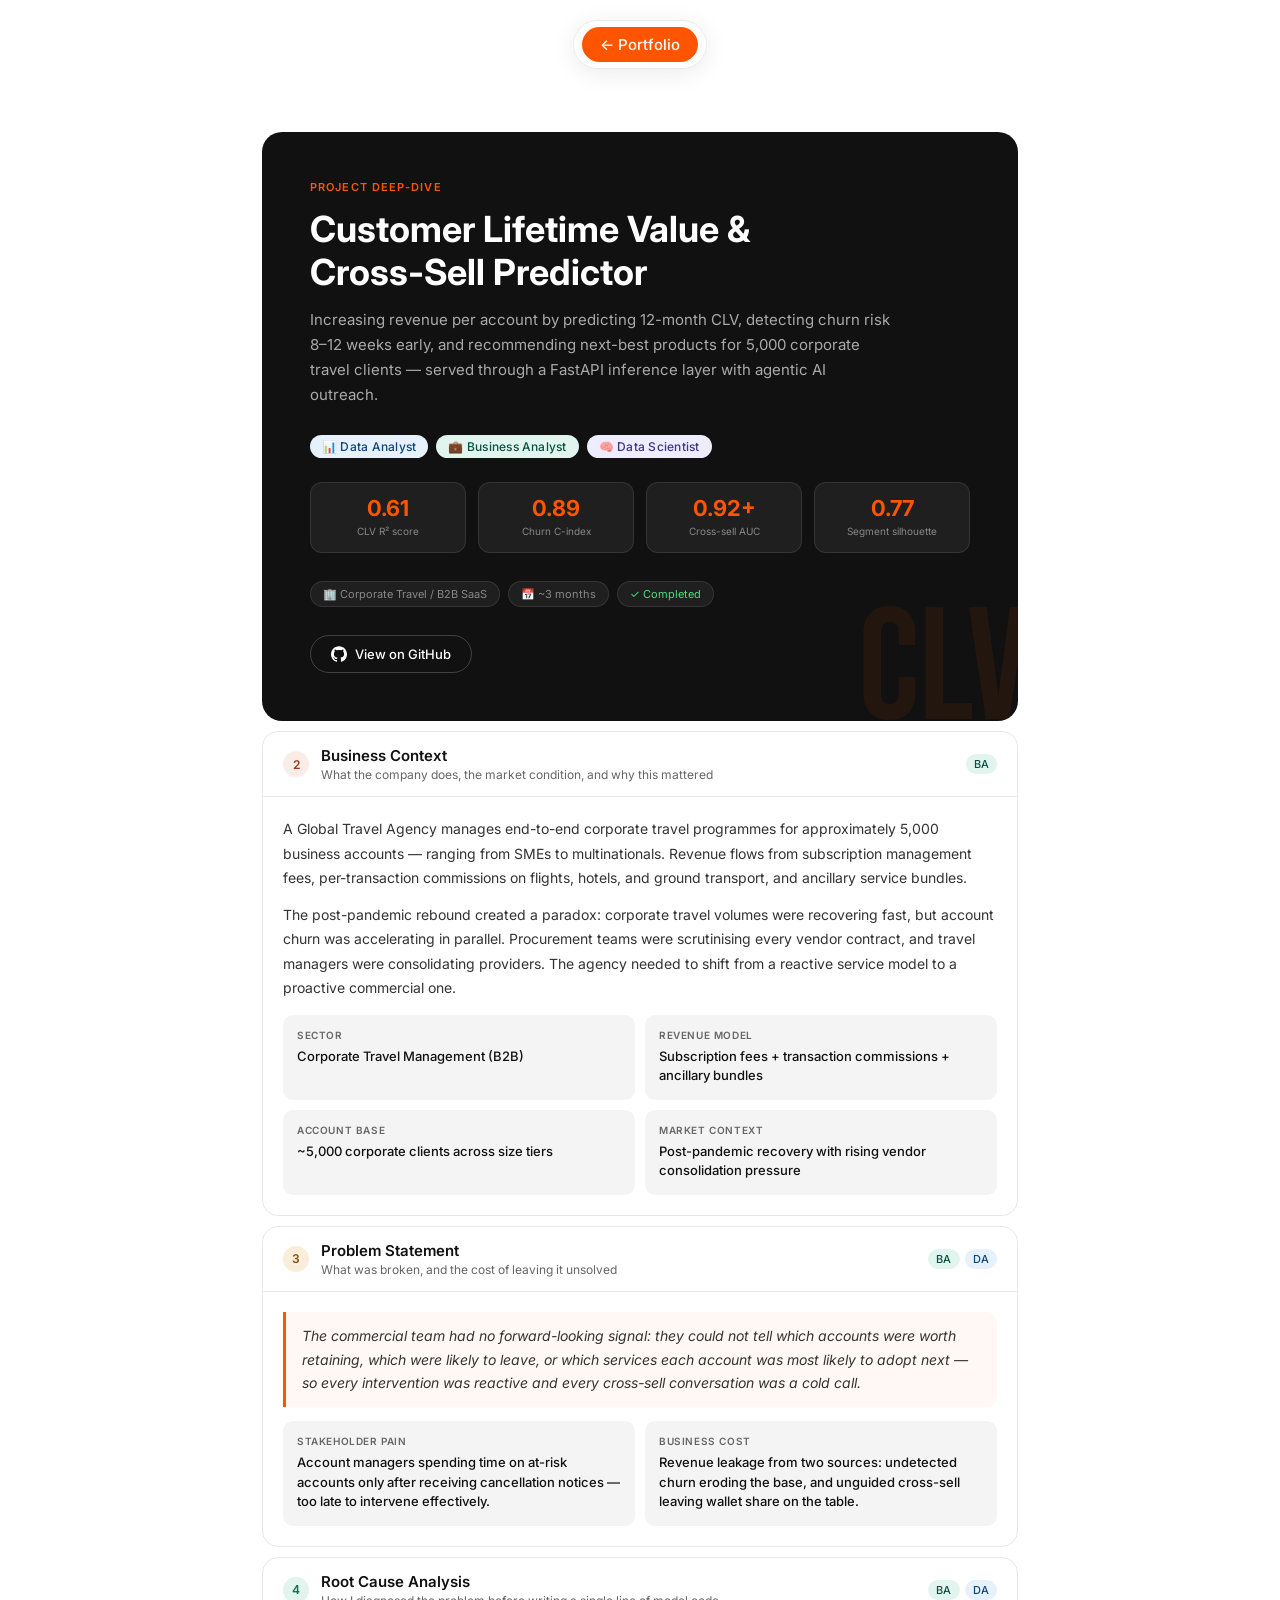
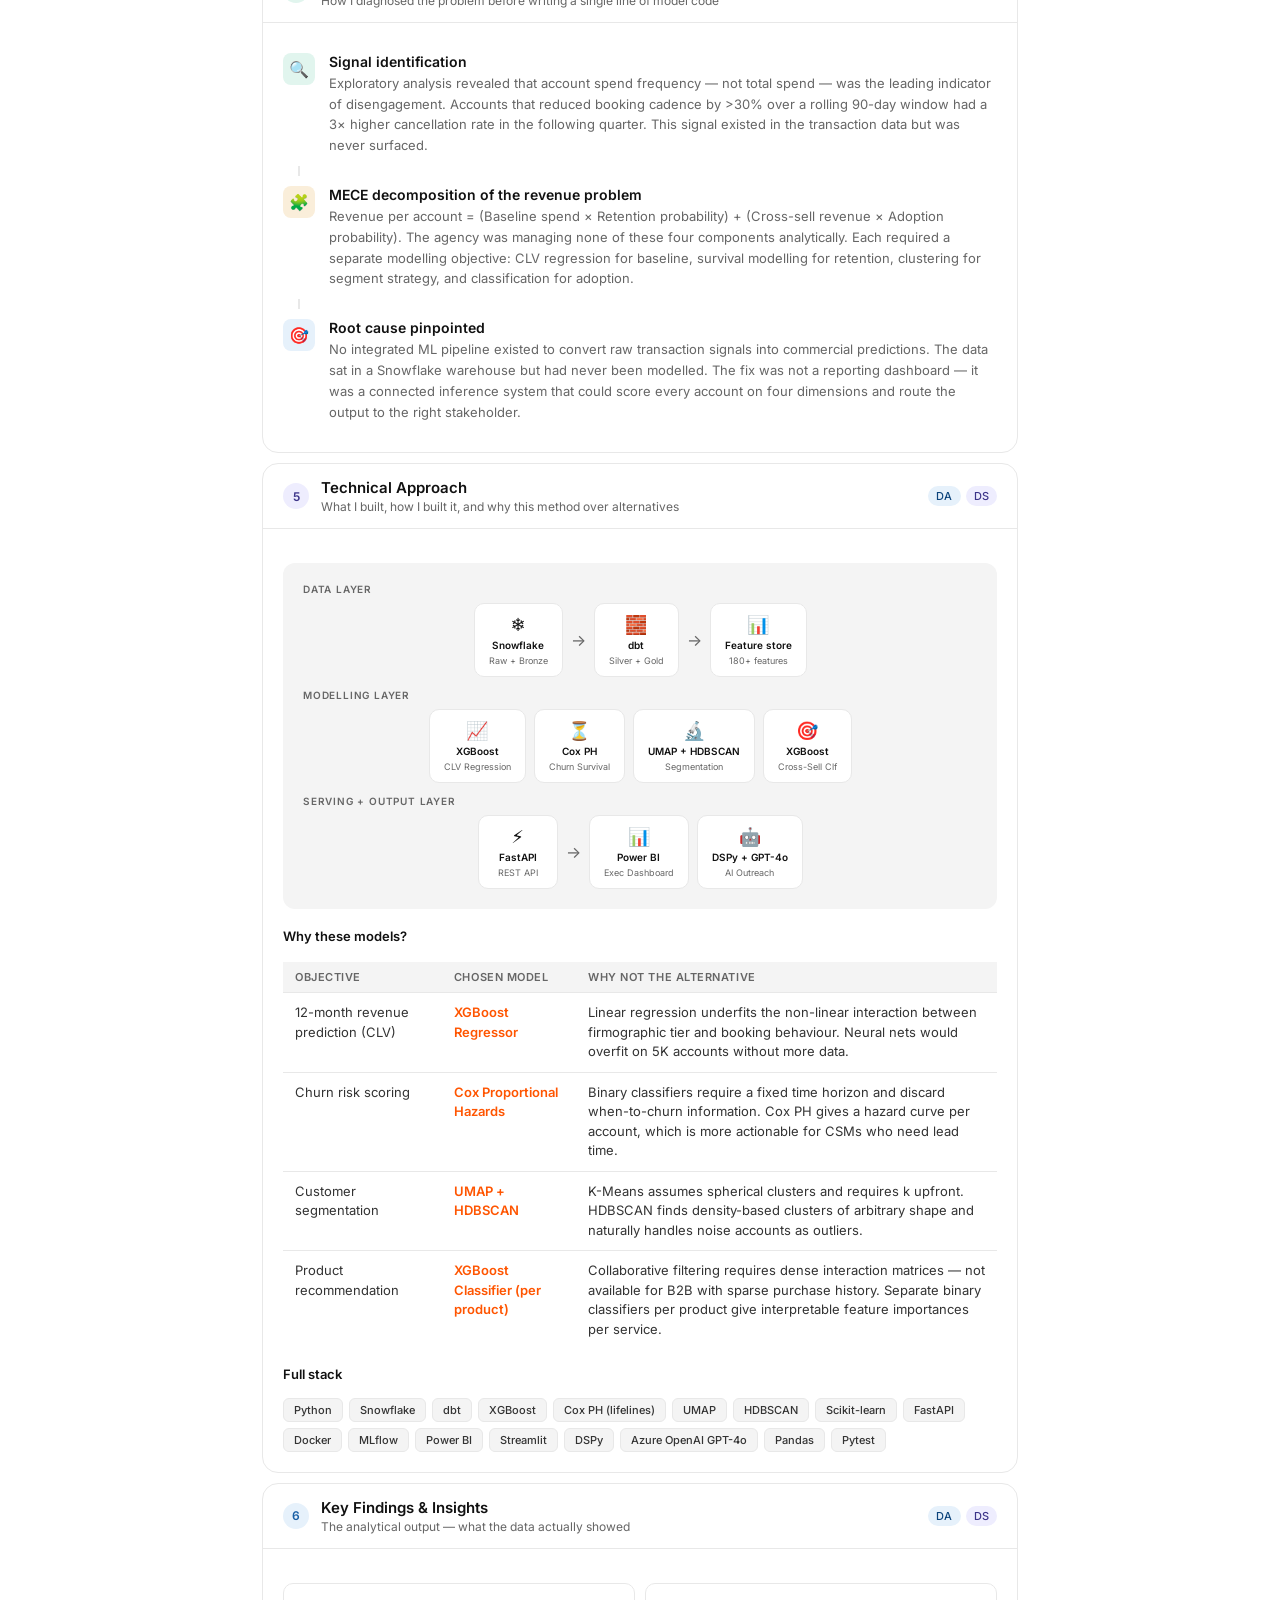
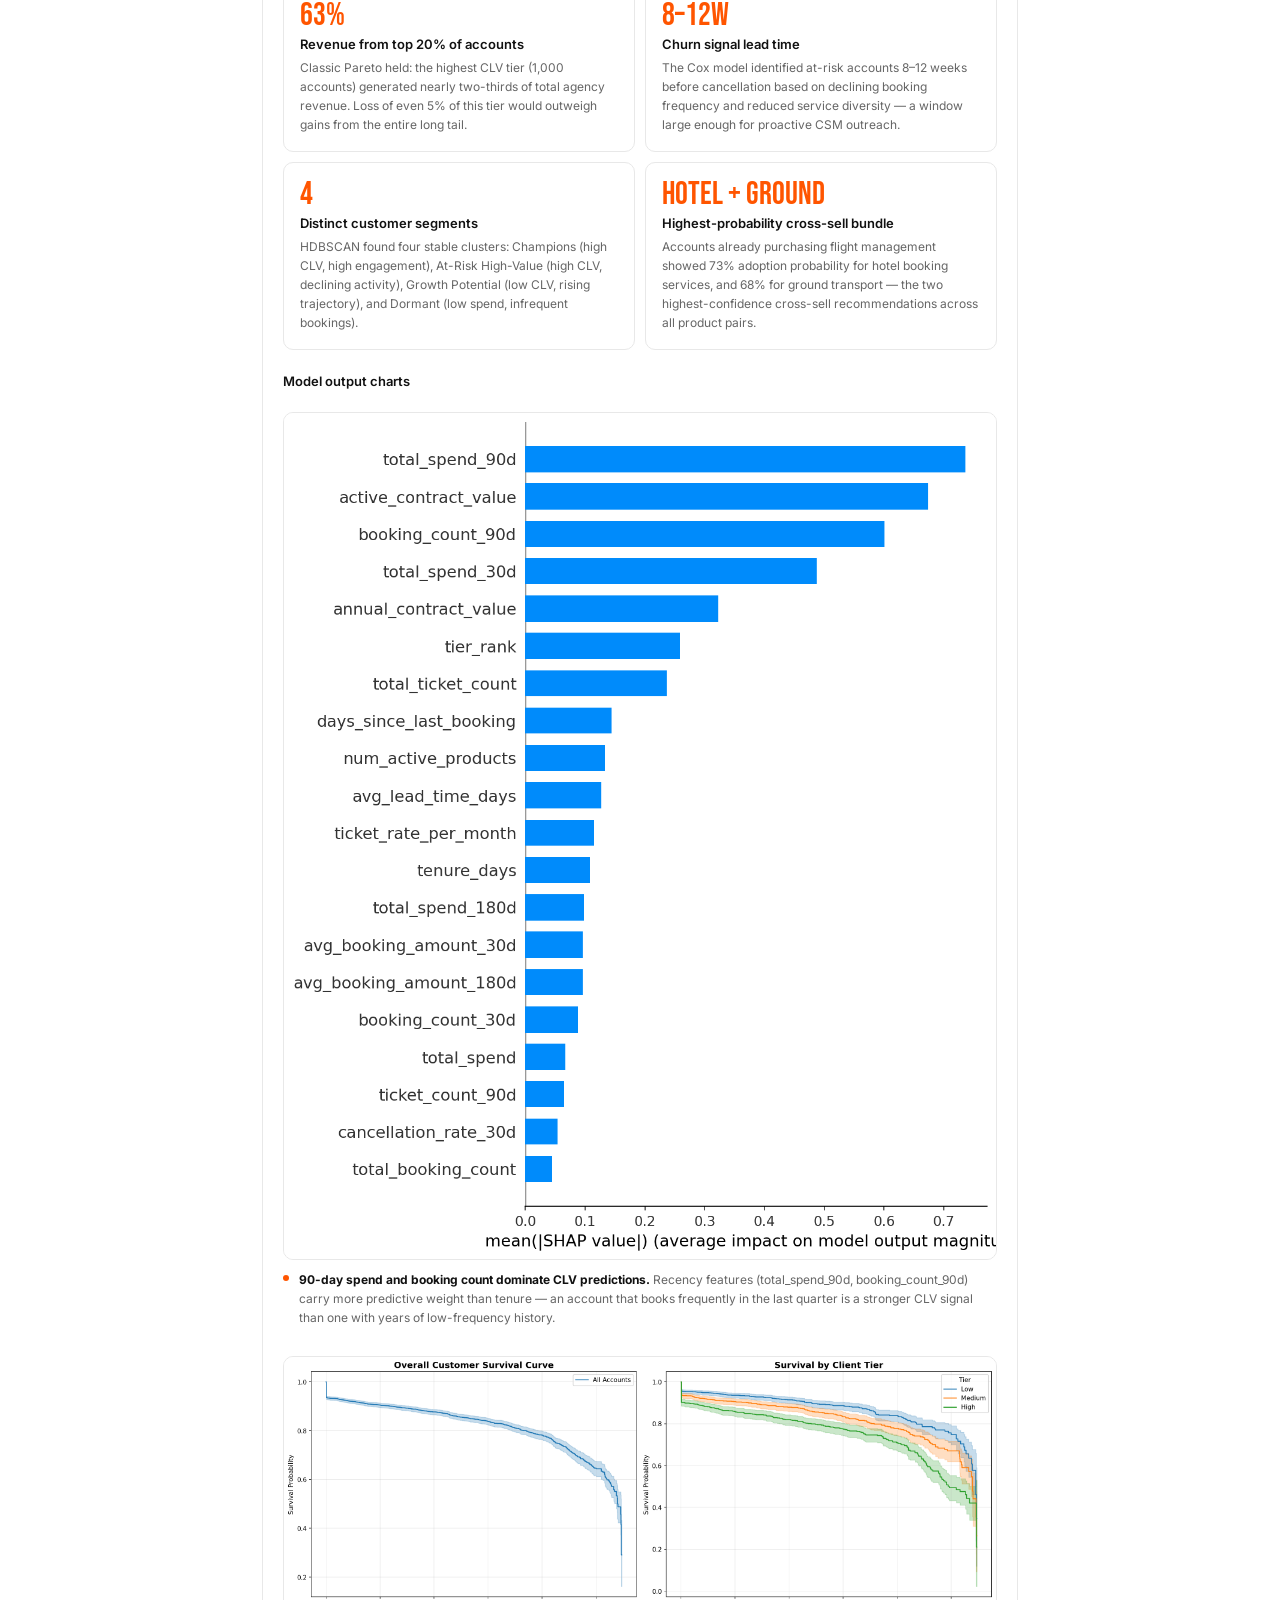
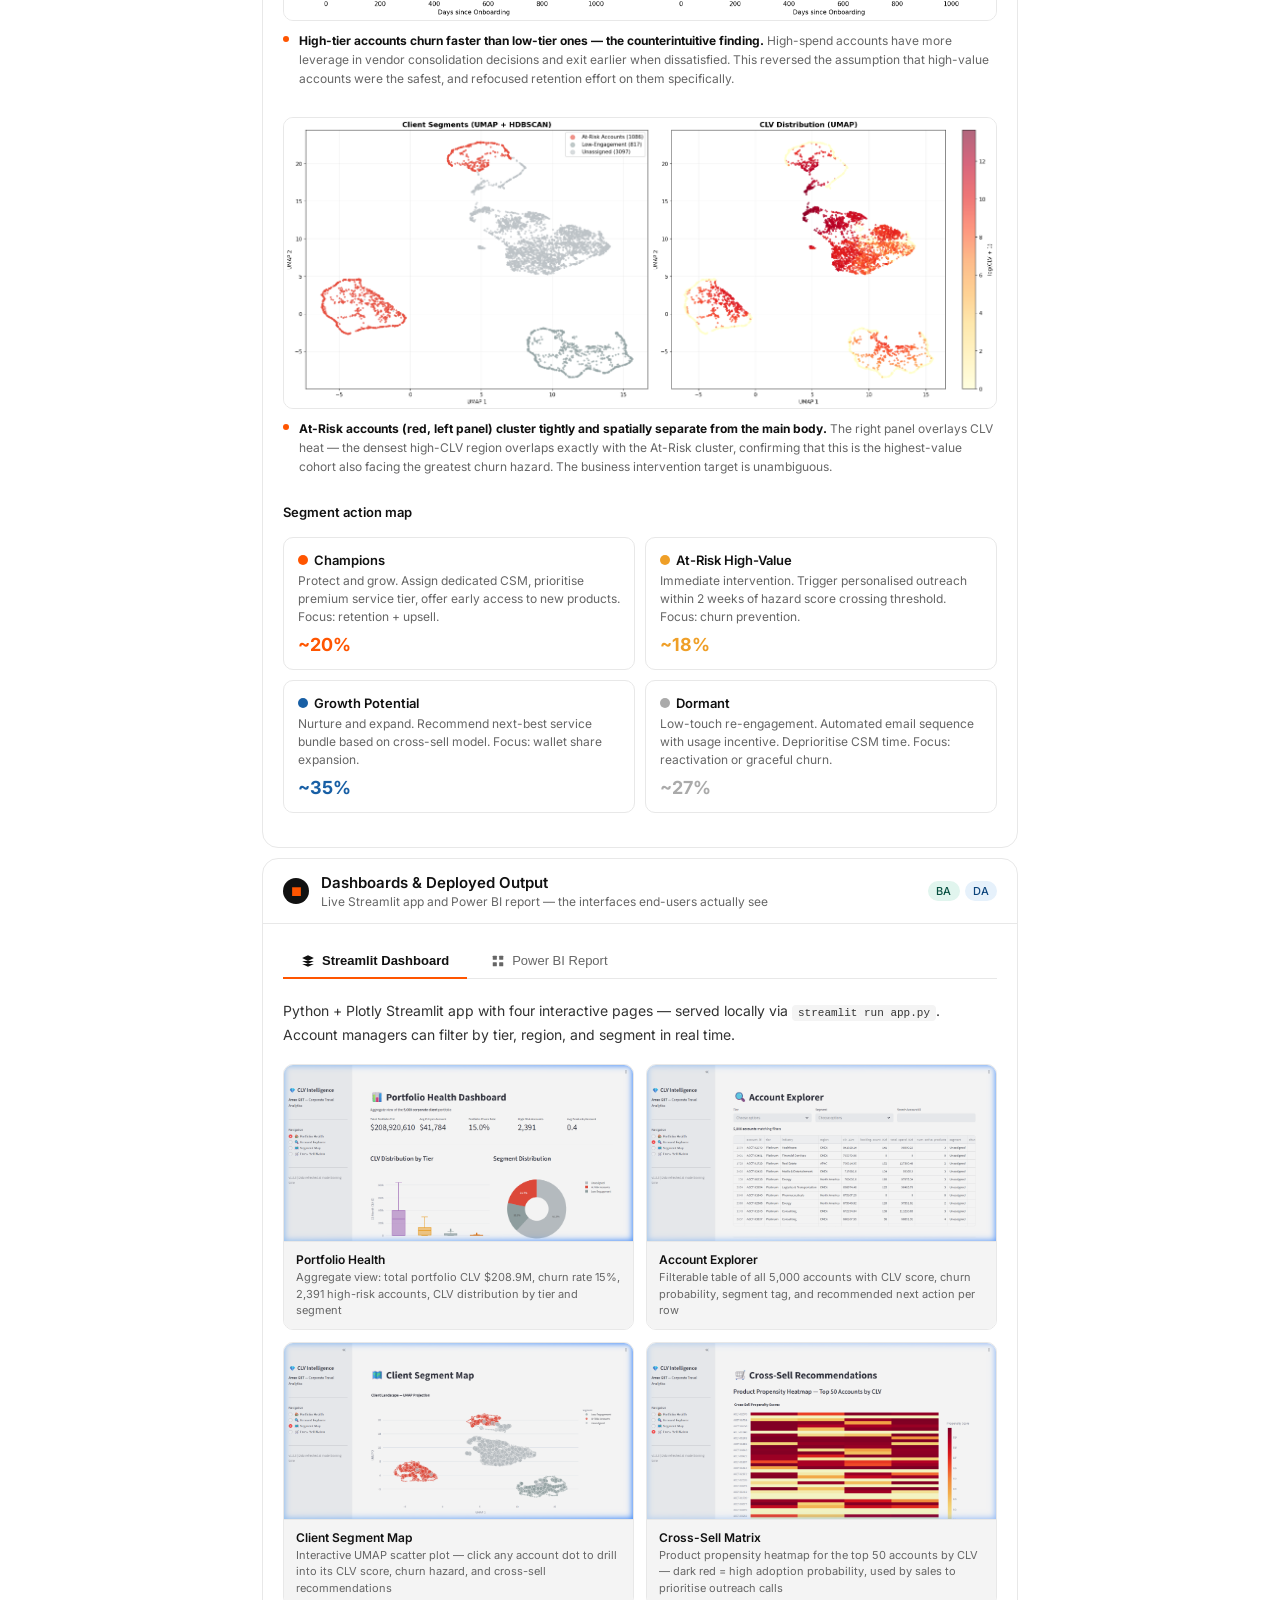
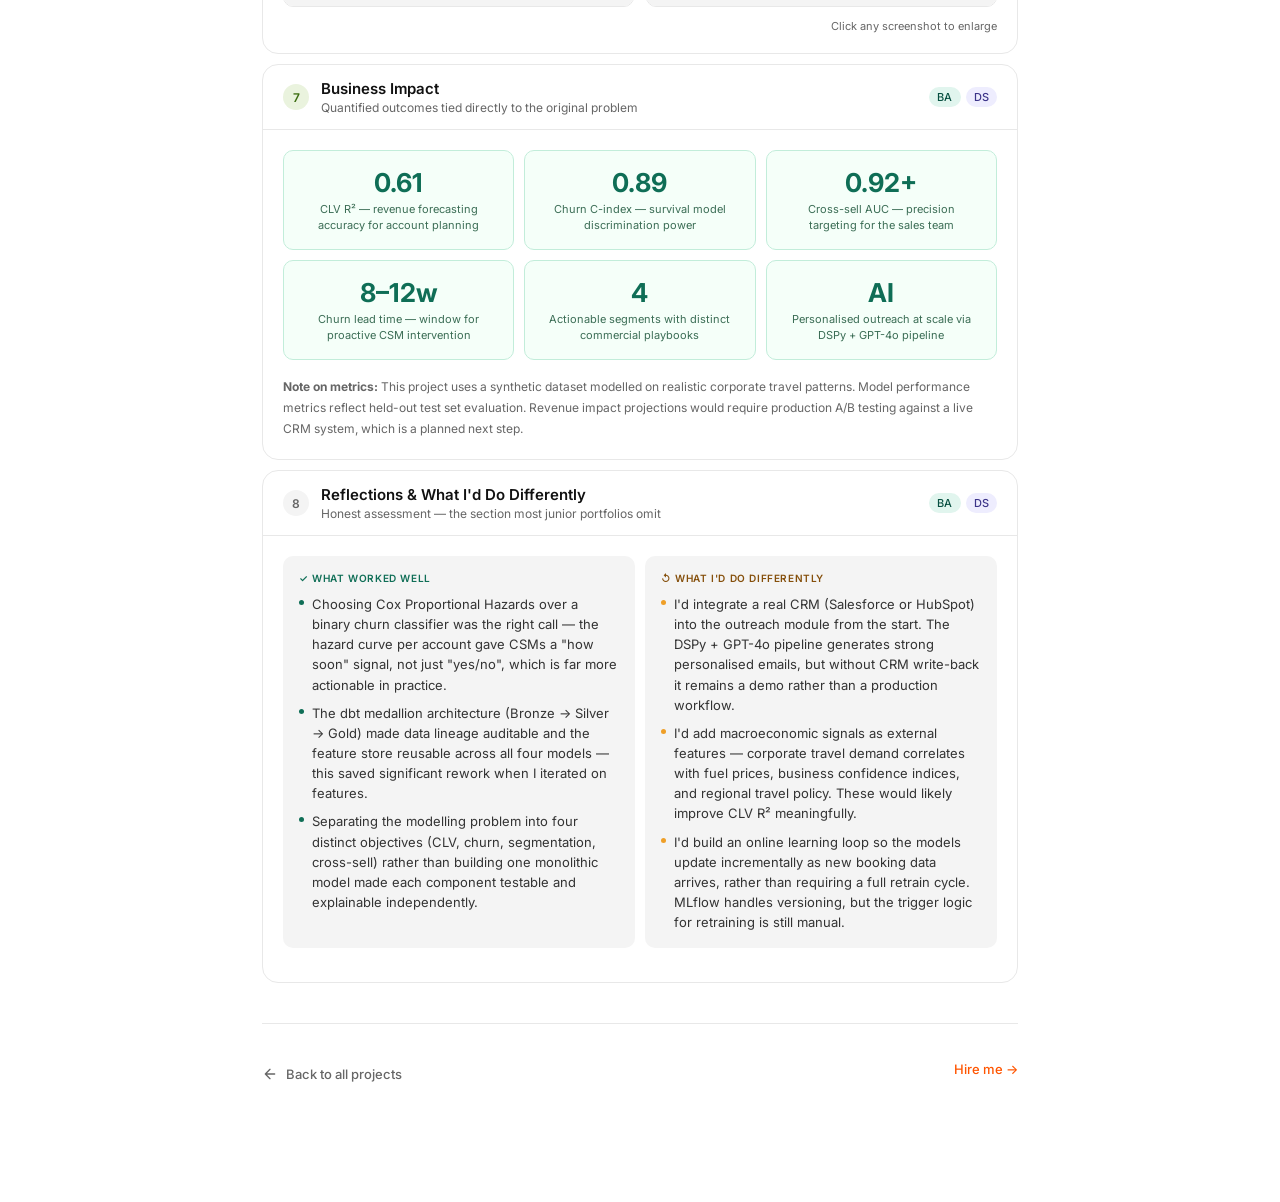
==== projects/clv-predictor.html @ 3f3855b8 "feat: initial portfolio — 4 projects, stack section, Netlify deploy HTML/CSS/JS portfolio for Ankit " ====
<!DOCTYPE html>
<html lang="en">
<head>
  <meta charset="UTF-8" />
  <meta name="viewport" content="width=device-width, initial-scale=1.0" />
  <title>CLV &amp; Cross-Sell Predictor — Ankit Addya</title>
  <meta name="description" content="End-to-end ML system predicting customer lifetime value, churn risk, and cross-sell opportunities for a global corporate travel agency." />
  <link rel="preconnect" href="https://fonts.googleapis.com" />
  <link rel="preconnect" href="https://fonts.gstatic.com" crossorigin />
  <link href="https://fonts.googleapis.com/css2?family=Inter:wght@400;500;600;700;900&family=Bebas+Neue&display=swap" rel="stylesheet" />
  <link rel="stylesheet" href="../css/style.css" />
  <style>
    /* ── Project page shell ────────────────────────────────────── */
    .proj-back {
      display: inline-flex;
      align-items: center;
      gap: 8px;
      font-size: 13px;
      font-weight: 500;
      color: var(--gray);
      padding: 10px 0 0;
      transition: color 0.2s;
    }
    .proj-back:hover { color: var(--black); }
    .proj-back svg  { width: 16px; height: 16px; stroke: currentColor; fill: none; }

    .proj-page {
      max-width: 820px;
      margin: 0 auto;
      padding: 0 32px 120px;
    }

    /* ── Role tags ─────────────────────────────────────────────── */
    .role-tags { display: flex; gap: 8px; flex-wrap: wrap; margin-bottom: 20px; }
    .rtag {
      display: inline-flex;
      align-items: center;
      gap: 5px;
      font-size: 12px;
      font-weight: 500;
      padding: 4px 12px;
      border-radius: 999px;
      letter-spacing: 0.02em;
    }
    .rtag-da { background: #E6F1FB; color: #0C447C; }
    .rtag-ba { background: #E1F5EE; color: #085041; }
    .rtag-ds { background: #EEEDFE; color: #3C3489; }

    /* ── Hero block ────────────────────────────────────────────── */
    .proj-hero {
      background: #111111;
      border-radius: 20px;
      padding: 48px;
      margin: 32px 0 10px;
      color: #ffffff;
      position: relative;
      overflow: hidden;
    }
    .proj-hero::before {
      content: 'CLV';
      position: absolute;
      right: -10px;
      bottom: -30px;
      font-family: 'Bebas Neue', sans-serif;
      font-size: 160px;
      color: rgba(255,85,0,0.08);
      line-height: 1;
      pointer-events: none;
      user-select: none;
    }
    .proj-hero-eyebrow {
      font-size: 11px;
      font-weight: 600;
      letter-spacing: 0.1em;
      text-transform: uppercase;
      color: var(--orange);
      margin-bottom: 14px;
    }
    .proj-hero h1 {
      font-size: clamp(22px, 3.5vw, 36px);
      font-weight: 700;
      line-height: 1.2;
      margin-bottom: 14px;
      color: #ffffff;
    }
    .proj-hero-sub {
      font-size: 15px;
      color: #aaaaaa;
      line-height: 1.65;
      max-width: 580px;
      margin-bottom: 28px;
    }
    .proj-metrics-row {
      display: grid;
      grid-template-columns: repeat(4, 1fr);
      gap: 12px;
      margin-bottom: 28px;
    }
    .proj-metric {
      background: rgba(255,255,255,0.06);
      border: 1px solid rgba(255,255,255,0.1);
      border-radius: 12px;
      padding: 14px;
      text-align: center;
    }
    .proj-metric-val {
      font-size: 22px;
      font-weight: 700;
      color: var(--orange);
      line-height: 1;
    }
    .proj-metric-label {
      font-size: 10px;
      color: #888888;
      margin-top: 5px;
      line-height: 1.4;
    }
    .proj-meta-pills {
      display: flex;
      gap: 8px;
      flex-wrap: wrap;
      margin-bottom: 28px;
    }
    .proj-meta-pill {
      display: inline-flex;
      align-items: center;
      gap: 6px;
      font-size: 11px;
      color: #888888;
      background: rgba(255,255,255,0.06);
      border: 1px solid rgba(255,255,255,0.1);
      border-radius: 999px;
      padding: 5px 12px;
    }
    .proj-hero-actions {
      display: flex;
      gap: 10px;
      flex-wrap: wrap;
    }
    .btn-hero-github {
      display: inline-flex;
      align-items: center;
      gap: 8px;
      padding: 10px 20px;
      border-radius: 999px;
      border: 1.5px solid rgba(255,255,255,0.2);
      background: transparent;
      color: #ffffff;
      font-size: 13px;
      font-weight: 500;
      transition: background 0.2s, border-color 0.2s;
      text-decoration: none;
    }
    .btn-hero-github svg { width: 16px; height: 16px; fill: currentColor; flex-shrink: 0; }
    .btn-hero-github:hover { background: rgba(255,255,255,0.08); border-color: rgba(255,255,255,0.4); }

    /* ── Section cards ─────────────────────────────────────────── */
    .proj-section {
      border: 1.5px solid var(--card-border);
      border-radius: 16px;
      background: var(--white);
      margin-bottom: 10px;
      overflow: hidden;
    }
    .proj-section-header {
      display: flex;
      align-items: center;
      gap: 12px;
      padding: 14px 20px;
      border-bottom: 1px solid var(--card-border);
    }
    .sec-num {
      width: 26px;
      height: 26px;
      border-radius: 50%;
      display: flex;
      align-items: center;
      justify-content: center;
      font-size: 12px;
      font-weight: 600;
      flex-shrink: 0;
    }
    .sec-head-text { flex: 1; }
    .sec-title { font-size: 15px; font-weight: 600; color: var(--black); }
    .sec-desc { font-size: 12px; color: var(--gray); margin-top: 2px; }
    .sec-audience { display: flex; gap: 5px; margin-left: auto; flex-shrink: 0; }
    .proj-section-body { padding: 20px; }

    /* ── Body typography ───────────────────────────────────────── */
    .proj-p {
      font-size: 14px;
      color: #333333;
      line-height: 1.75;
      margin-bottom: 12px;
    }
    .proj-p:last-child { margin-bottom: 0; }

    .two-col {
      display: grid;
      grid-template-columns: 1fr 1fr;
      gap: 10px;
    }
    .info-card {
      background: var(--gray-light);
      border-radius: 10px;
      padding: 14px;
    }
    .info-card-label {
      font-size: 10px;
      font-weight: 600;
      text-transform: uppercase;
      letter-spacing: 0.06em;
      color: var(--gray);
      margin-bottom: 6px;
    }
    .info-card-value {
      font-size: 13px;
      color: var(--black);
      font-weight: 500;
      line-height: 1.5;
    }

    /* ── Problem statement pull quote ──────────────────────────── */
    .pull-quote {
      border-left: 3px solid var(--orange);
      padding: 12px 16px;
      background: #FFF8F5;
      border-radius: 0 10px 10px 0;
      margin-bottom: 14px;
    }
    .pull-quote p {
      font-size: 14px;
      font-style: italic;
      color: #333333;
      line-height: 1.7;
    }

    /* ── Root cause steps ──────────────────────────────────────── */
    .step-list { display: flex; flex-direction: column; gap: 0; }
    .step-row {
      display: flex;
      gap: 14px;
      align-items: flex-start;
      padding: 10px 0;
    }
    .step-icon {
      width: 32px;
      height: 32px;
      border-radius: 8px;
      display: flex;
      align-items: center;
      justify-content: center;
      flex-shrink: 0;
      font-size: 16px;
    }
    .step-content { flex: 1; }
    .step-title { font-size: 14px; font-weight: 600; color: var(--black); margin-bottom: 3px; }
    .step-body { font-size: 13px; color: var(--gray); line-height: 1.6; }
    .step-connector {
      width: 2px;
      height: 10px;
      background: var(--card-border);
      margin-left: 15px;
    }

    /* ── Technical stack tags ──────────────────────────────────── */
    .stack-row { display: flex; gap: 6px; flex-wrap: wrap; margin-top: 10px; }
    .stag-proj {
      font-size: 11px;
      font-weight: 500;
      padding: 4px 10px;
      border-radius: 6px;
      background: var(--gray-light);
      color: #333333;
      border: 1px solid var(--card-border);
    }

    /* ── Architecture diagram ──────────────────────────────────── */
    .arch-diagram {
      background: var(--gray-light);
      border-radius: 12px;
      padding: 20px;
      margin: 14px 0;
    }
    .arch-row {
      display: flex;
      gap: 8px;
      align-items: center;
      justify-content: center;
      flex-wrap: wrap;
    }
    .arch-node {
      display: flex;
      flex-direction: column;
      align-items: center;
      gap: 4px;
      padding: 10px 14px;
      background: white;
      border: 1.5px solid var(--card-border);
      border-radius: 10px;
      min-width: 80px;
      text-align: center;
    }
    .arch-node-icon { font-size: 18px; }
    .arch-node-label { font-size: 10px; font-weight: 600; color: var(--black); }
    .arch-node-sub { font-size: 9px; color: var(--gray); }
    .arch-arrow {
      font-size: 16px;
      color: var(--gray);
      flex-shrink: 0;
    }
    .arch-layer-label {
      font-size: 10px;
      font-weight: 600;
      text-transform: uppercase;
      letter-spacing: 0.08em;
      color: var(--gray);
      margin-bottom: 8px;
    }
    .arch-layer { margin-bottom: 12px; }
    .arch-layer:last-child { margin-bottom: 0; }

    /* ── Decision table ────────────────────────────────────────── */
    .decision-table {
      width: 100%;
      border-collapse: collapse;
      margin: 14px 0;
      font-size: 13px;
    }
    .decision-table th {
      text-align: left;
      padding: 8px 12px;
      background: var(--gray-light);
      font-size: 11px;
      font-weight: 600;
      text-transform: uppercase;
      letter-spacing: 0.05em;
      color: var(--gray);
      border-bottom: 1.5px solid var(--card-border);
    }
    .decision-table td {
      padding: 10px 12px;
      border-bottom: 1px solid var(--card-border);
      color: #333333;
      vertical-align: top;
      line-height: 1.5;
    }
    .decision-table tr:last-child td { border-bottom: none; }
    .decision-table .chosen { font-weight: 600; color: var(--orange); }

    /* ── Findings / insight cards ──────────────────────────────── */
    .insight-grid {
      display: grid;
      grid-template-columns: 1fr 1fr;
      gap: 10px;
      margin: 14px 0;
    }
    .insight-card {
      border: 1.5px solid var(--card-border);
      border-radius: 10px;
      padding: 16px;
    }
    .insight-num {
      font-family: 'Bebas Neue', sans-serif;
      font-size: 32px;
      line-height: 1;
      color: var(--orange);
      margin-bottom: 4px;
    }
    .insight-title {
      font-size: 13px;
      font-weight: 600;
      color: var(--black);
      margin-bottom: 6px;
    }
    .insight-body {
      font-size: 12px;
      color: var(--gray);
      line-height: 1.6;
    }

    /* ── Segment cards ─────────────────────────────────────────── */
    .segment-grid {
      display: grid;
      grid-template-columns: 1fr 1fr;
      gap: 10px;
      margin: 14px 0;
    }
    .seg-card {
      border-radius: 10px;
      padding: 14px;
      border: 1.5px solid var(--card-border);
    }
    .seg-dot {
      width: 10px;
      height: 10px;
      border-radius: 50%;
      display: inline-block;
      margin-right: 6px;
    }
    .seg-name { font-size: 13px; font-weight: 600; color: var(--black); margin-bottom: 4px; }
    .seg-action { font-size: 12px; color: var(--gray); line-height: 1.5; }
    .seg-pct {
      font-size: 18px;
      font-weight: 700;
      margin-top: 8px;
    }

    /* ── Impact metrics ────────────────────────────────────────── */
    .impact-grid {
      display: grid;
      grid-template-columns: repeat(3, 1fr);
      gap: 10px;
      margin-bottom: 16px;
    }
    .impact-card {
      background: #F5FFF9;
      border: 1.5px solid #C2EDDA;
      border-radius: 10px;
      padding: 16px;
      text-align: center;
    }
    .impact-val {
      font-size: 26px;
      font-weight: 700;
      color: #0F6E56;
    }
    .impact-label {
      font-size: 11px;
      color: #3B6D55;
      margin-top: 4px;
      line-height: 1.4;
    }

    /* ── Reflections two-col ───────────────────────────────────── */
    .refl-grid {
      display: grid;
      grid-template-columns: 1fr 1fr;
      gap: 10px;
      margin-bottom: 14px;
    }
    .refl-card {
      background: var(--gray-light);
      border-radius: 10px;
      padding: 16px;
    }
    .refl-card-label {
      font-size: 10px;
      font-weight: 600;
      text-transform: uppercase;
      letter-spacing: 0.06em;
      margin-bottom: 10px;
    }
    .refl-card.good .refl-card-label { color: #0F6E56; }
    .refl-card.change .refl-card-label { color: #854F0B; }
    .refl-item {
      display: flex;
      gap: 8px;
      margin-bottom: 8px;
      font-size: 13px;
      color: #333333;
      line-height: 1.55;
    }
    .refl-item:last-child { margin-bottom: 0; }
    .refl-dot {
      width: 5px;
      height: 5px;
      border-radius: 50%;
      flex-shrink: 0;
      margin-top: 6px;
    }
    .refl-card.good .refl-dot { background: #0F6E56; }
    .refl-card.change .refl-dot { background: #EF9F27; }

    /* ── Model chart images ────────────────────────────────────── */
    .chart-block { margin: 20px 0; }
    .chart-block + .chart-block { margin-top: 28px; }
    .chart-img-wrap {
      border-radius: 10px;
      overflow: hidden;
      border: 1.5px solid var(--card-border);
      cursor: zoom-in;
    }
    .chart-img-wrap img {
      width: 100%;
      display: block;
      transition: transform 0.3s ease;
    }
    .chart-img-wrap:hover img { transform: scale(1.01); }
    .chart-caption {
      display: flex;
      gap: 10px;
      align-items: flex-start;
      margin-top: 10px;
    }
    .chart-caption-dot {
      width: 6px;
      height: 6px;
      border-radius: 50%;
      background: var(--orange);
      flex-shrink: 0;
      margin-top: 5px;
    }
    .chart-caption-text {
      font-size: 12px;
      color: var(--gray);
      line-height: 1.6;
    }
    .chart-caption-text strong { color: var(--black); }

    /* ── Dashboard section tabs ─────────────────────────────────── */
    .dash-tabs {
      display: flex;
      gap: 6px;
      margin-bottom: 20px;
      border-bottom: 1.5px solid var(--card-border);
      padding-bottom: 0;
    }
    .dash-tab {
      padding: 9px 18px;
      font-size: 13px;
      font-weight: 500;
      color: var(--gray);
      background: none;
      border: none;
      cursor: pointer;
      border-bottom: 2.5px solid transparent;
      margin-bottom: -1.5px;
      transition: color 0.15s, border-color 0.15s;
      display: flex;
      align-items: center;
      gap: 7px;
    }
    .dash-tab:hover { color: var(--black); }
    .dash-tab.active { color: var(--black); border-bottom-color: var(--orange); font-weight: 600; }
    .dash-tab svg { width: 14px; height: 14px; fill: currentColor; }
    .dash-panel { display: none; }
    .dash-panel.active { display: block; }

    /* ── Screenshot gallery ─────────────────────────────────────── */
    .screenshot-grid {
      display: grid;
      grid-template-columns: 1fr 1fr;
      gap: 12px;
    }
    .screenshot-item {
      border: 1.5px solid var(--card-border);
      border-radius: 10px;
      overflow: hidden;
      transition: border-color 0.2s, box-shadow 0.2s;
    }
    .screenshot-item:hover {
      border-color: #bbbbbb;
      box-shadow: 0 4px 16px rgba(0,0,0,0.08);
    }
    .screenshot-item a { display: block; }
    .screenshot-item img {
      width: 100%;
      display: block;
      object-fit: cover;
    }
    .screenshot-caption {
      padding: 10px 12px;
      border-top: 1px solid var(--card-border);
      background: var(--gray-light);
    }
    .screenshot-caption-title {
      font-size: 12px;
      font-weight: 600;
      color: var(--black);
      margin-bottom: 2px;
    }
    .screenshot-caption-desc {
      font-size: 11px;
      color: var(--gray);
      line-height: 1.5;
    }
    .enlarge-hint {
      font-size: 11px;
      color: var(--gray);
      margin-top: 12px;
      text-align: right;
    }

    /* ── Lightbox ───────────────────────────────────────────────── */
    .lightbox-backdrop {
      display: none;
      position: fixed;
      inset: 0;
      background: rgba(0,0,0,0.88);
      z-index: 9999;
      align-items: center;
      justify-content: center;
      padding: 24px;
      cursor: zoom-out;
    }
    .lightbox-backdrop.open { display: flex; }
    .lightbox-backdrop img {
      max-width: 100%;
      max-height: 90vh;
      border-radius: 8px;
      box-shadow: 0 20px 60px rgba(0,0,0,0.5);
      object-fit: contain;
      cursor: default;
    }
    .lightbox-close {
      position: fixed;
      top: 20px;
      right: 24px;
      color: #ffffff;
      font-size: 32px;
      background: none;
      border: none;
      cursor: pointer;
      line-height: 1;
      opacity: 0.7;
      transition: opacity 0.15s;
      z-index: 10000;
    }
    .lightbox-close:hover { opacity: 1; }
    .lightbox-label {
      position: fixed;
      bottom: 24px;
      left: 50%;
      transform: translateX(-50%);
      color: #cccccc;
      font-size: 12px;
      white-space: nowrap;
      pointer-events: none;
    }

    /* ── Responsive ────────────────────────────────────────────── */
    @media (max-width: 640px) {
      .proj-page { padding: 0 20px 80px; }
      .proj-hero { padding: 28px 24px; border-radius: 14px; }
      .proj-metrics-row { grid-template-columns: 1fr 1fr; }
      .two-col, .insight-grid, .segment-grid, .refl-grid { grid-template-columns: 1fr; }
      .impact-grid { grid-template-columns: 1fr 1fr; }
      .proj-hero::before { font-size: 100px; }
    }
  </style>
</head>
<body>

  <!-- ── Minimal top nav ──────────────────────────────────────── -->
  <nav class="navbar" id="navbar">
    <div class="nav-inner">
      <a href="../index.html#projects" class="nav-link active">← Portfolio</a>
    </div>
  </nav>

  <div class="proj-page" style="padding-top: 100px;">

    <!-- ── SECTION 1: HERO ──────────────────────────────────────── -->
    <div class="proj-hero">
      <div class="proj-hero-eyebrow">Project Deep-Dive</div>
      <h1>Customer Lifetime Value &amp;<br>Cross-Sell Predictor</h1>
      <p class="proj-hero-sub">Increasing revenue per account by predicting 12-month CLV, detecting churn risk 8–12 weeks early, and recommending next-best products for 5,000 corporate travel clients — served through a FastAPI inference layer with agentic AI outreach.</p>

      <div class="role-tags" style="margin-bottom:24px">
        <span class="rtag rtag-da">&#x1F4CA; Data Analyst</span>
        <span class="rtag rtag-ba">&#x1F4BC; Business Analyst</span>
        <span class="rtag rtag-ds">&#x1F9E0; Data Scientist</span>
      </div>

      <div class="proj-metrics-row">
        <div class="proj-metric">
          <div class="proj-metric-val">0.61</div>
          <div class="proj-metric-label">CLV R² score</div>
        </div>
        <div class="proj-metric">
          <div class="proj-metric-val">0.89</div>
          <div class="proj-metric-label">Churn C-index</div>
        </div>
        <div class="proj-metric">
          <div class="proj-metric-val">0.92+</div>
          <div class="proj-metric-label">Cross-sell AUC</div>
        </div>
        <div class="proj-metric">
          <div class="proj-metric-val">0.77</div>
          <div class="proj-metric-label">Segment silhouette</div>
        </div>
      </div>

      <div class="proj-meta-pills">
        <span class="proj-meta-pill">&#x1F3E2; Corporate Travel / B2B SaaS</span>
        <span class="proj-meta-pill">&#x1F4C5; ~3 months</span>
        <span class="proj-meta-pill" style="color:#4ade80">&#x2713; Completed</span>
      </div>

      <div class="proj-hero-actions">
        <a href="https://github.com/addy9051/customer_lifetime_value_and_cross_sell_predictor" class="btn-hero-github" target="_blank" rel="noopener noreferrer">
          <svg viewBox="0 0 24 24" xmlns="http://www.w3.org/2000/svg"><path d="M12 .297c-6.63 0-12 5.373-12 12 0 5.303 3.438 9.8 8.205 11.385.6.113.82-.258.82-.577 0-.285-.01-1.04-.015-2.04-3.338.724-4.042-1.61-4.042-1.61C4.422 18.07 3.633 17.7 3.633 17.7c-1.087-.744.084-.729.084-.729 1.205.084 1.838 1.236 1.838 1.236 1.07 1.835 2.809 1.305 3.495.998.108-.776.417-1.305.76-1.605-2.665-.3-5.466-1.332-5.466-5.93 0-1.31.465-2.38 1.235-3.22-.135-.303-.54-1.523.105-3.176 0 0 1.005-.322 3.3 1.23.96-.267 1.98-.399 3-.405 1.02.006 2.04.138 3 .405 2.28-1.552 3.285-1.23 3.285-1.23.645 1.653.24 2.873.12 3.176.765.84 1.23 1.91 1.23 3.22 0 4.61-2.805 5.625-5.475 5.92.42.36.81 1.096.81 2.22 0 1.606-.015 2.896-.015 3.286 0 .315.21.69.825.57C20.565 22.092 24 17.592 24 12.297c0-6.627-5.373-12-12-12"/></svg>
          View on GitHub
        </a>
      </div>
    </div>

    <!-- ── SECTION 2: BUSINESS CONTEXT ──────────────────────────── -->
    <div class="proj-section">
      <div class="proj-section-header">
        <div class="sec-num" style="background:#FAECE7;color:#993C1D">2</div>
        <div class="sec-head-text">
          <div class="sec-title">Business Context</div>
          <div class="sec-desc">What the company does, the market condition, and why this mattered</div>
        </div>
        <div class="sec-audience"><span class="rtag rtag-ba" style="font-size:11px;padding:3px 8px">BA</span></div>
      </div>
      <div class="proj-section-body">
        <p class="proj-p">A Global Travel Agency manages end-to-end corporate travel programmes for approximately 5,000 business accounts — ranging from SMEs to multinationals. Revenue flows from subscription management fees, per-transaction commissions on flights, hotels, and ground transport, and ancillary service bundles.</p>
        <p class="proj-p">The post-pandemic rebound created a paradox: corporate travel volumes were recovering fast, but account churn was accelerating in parallel. Procurement teams were scrutinising every vendor contract, and travel managers were consolidating providers. The agency needed to shift from a reactive service model to a proactive commercial one.</p>
        <div class="two-col" style="margin-top:14px">
          <div class="info-card">
            <div class="info-card-label">Sector</div>
            <div class="info-card-value">Corporate Travel Management (B2B)</div>
          </div>
          <div class="info-card">
            <div class="info-card-label">Revenue model</div>
            <div class="info-card-value">Subscription fees + transaction commissions + ancillary bundles</div>
          </div>
          <div class="info-card">
            <div class="info-card-label">Account base</div>
            <div class="info-card-value">~5,000 corporate clients across size tiers</div>
          </div>
          <div class="info-card">
            <div class="info-card-label">Market context</div>
            <div class="info-card-value">Post-pandemic recovery with rising vendor consolidation pressure</div>
          </div>
        </div>
      </div>
    </div>

    <!-- ── SECTION 3: PROBLEM STATEMENT ─────────────────────────── -->
    <div class="proj-section">
      <div class="proj-section-header">
        <div class="sec-num" style="background:#FAEEDA;color:#854F0B">3</div>
        <div class="sec-head-text">
          <div class="sec-title">Problem Statement</div>
          <div class="sec-desc">What was broken, and the cost of leaving it unsolved</div>
        </div>
        <div class="sec-audience">
          <span class="rtag rtag-ba" style="font-size:11px;padding:3px 8px">BA</span>
          <span class="rtag rtag-da" style="font-size:11px;padding:3px 8px">DA</span>
        </div>
      </div>
      <div class="proj-section-body">
        <div class="pull-quote">
          <p>The commercial team had no forward-looking signal: they could not tell which accounts were worth retaining, which were likely to leave, or which services each account was most likely to adopt next — so every intervention was reactive and every cross-sell conversation was a cold call.</p>
        </div>
        <div class="two-col">
          <div class="info-card">
            <div class="info-card-label">Stakeholder pain</div>
            <div class="info-card-value">Account managers spending time on at-risk accounts only after receiving cancellation notices — too late to intervene effectively.</div>
          </div>
          <div class="info-card">
            <div class="info-card-label">Business cost</div>
            <div class="info-card-value">Revenue leakage from two sources: undetected churn eroding the base, and unguided cross-sell leaving wallet share on the table.</div>
          </div>
        </div>
      </div>
    </div>

    <!-- ── SECTION 4: ROOT CAUSE ANALYSIS ───────────────────────── -->
    <div class="proj-section">
      <div class="proj-section-header">
        <div class="sec-num" style="background:#E1F5EE;color:#0F6E56">4</div>
        <div class="sec-head-text">
          <div class="sec-title">Root Cause Analysis</div>
          <div class="sec-desc">How I diagnosed the problem before writing a single line of model code</div>
        </div>
        <div class="sec-audience">
          <span class="rtag rtag-ba" style="font-size:11px;padding:3px 8px">BA</span>
          <span class="rtag rtag-da" style="font-size:11px;padding:3px 8px">DA</span>
        </div>
      </div>
      <div class="proj-section-body">
        <div class="step-list">
          <div class="step-row">
            <div class="step-icon" style="background:#E1F5EE">&#x1F50D;</div>
            <div class="step-content">
              <div class="step-title">Signal identification</div>
              <div class="step-body">Exploratory analysis revealed that account spend frequency — not total spend — was the leading indicator of disengagement. Accounts that reduced booking cadence by &gt;30% over a rolling 90-day window had a 3× higher cancellation rate in the following quarter. This signal existed in the transaction data but was never surfaced.</div>
            </div>
          </div>
          <div class="step-connector"></div>
          <div class="step-row">
            <div class="step-icon" style="background:#FAEEDA">&#x1F9E9;</div>
            <div class="step-content">
              <div class="step-title">MECE decomposition of the revenue problem</div>
              <div class="step-body">Revenue per account = (Baseline spend × Retention probability) + (Cross-sell revenue × Adoption probability). The agency was managing none of these four components analytically. Each required a separate modelling objective: CLV regression for baseline, survival modelling for retention, clustering for segment strategy, and classification for adoption.</div>
            </div>
          </div>
          <div class="step-connector"></div>
          <div class="step-row">
            <div class="step-icon" style="background:#E6F1FB">&#x1F3AF;</div>
            <div class="step-content">
              <div class="step-title">Root cause pinpointed</div>
              <div class="step-body">No integrated ML pipeline existed to convert raw transaction signals into commercial predictions. The data sat in a Snowflake warehouse but had never been modelled. The fix was not a reporting dashboard — it was a connected inference system that could score every account on four dimensions and route the output to the right stakeholder.</div>
            </div>
          </div>
        </div>
      </div>
    </div>

    <!-- ── SECTION 5: TECHNICAL APPROACH ────────────────────────── -->
    <div class="proj-section">
      <div class="proj-section-header">
        <div class="sec-num" style="background:#EEEDFE;color:#3C3489">5</div>
        <div class="sec-head-text">
          <div class="sec-title">Technical Approach</div>
          <div class="sec-desc">What I built, how I built it, and why this method over alternatives</div>
        </div>
        <div class="sec-audience">
          <span class="rtag rtag-da" style="font-size:11px;padding:3px 8px">DA</span>
          <span class="rtag rtag-ds" style="font-size:11px;padding:3px 8px">DS</span>
        </div>
      </div>
      <div class="proj-section-body">

        <!-- Architecture -->
        <div class="arch-diagram">
          <div class="arch-layer">
            <div class="arch-layer-label">Data Layer</div>
            <div class="arch-row">
              <div class="arch-node"><div class="arch-node-icon">&#x2744;</div><div class="arch-node-label">Snowflake</div><div class="arch-node-sub">Raw + Bronze</div></div>
              <div class="arch-arrow">→</div>
              <div class="arch-node"><div class="arch-node-icon">&#x1F9F1;</div><div class="arch-node-label">dbt</div><div class="arch-node-sub">Silver + Gold</div></div>
              <div class="arch-arrow">→</div>
              <div class="arch-node"><div class="arch-node-icon">&#x1F4CA;</div><div class="arch-node-label">Feature store</div><div class="arch-node-sub">180+ features</div></div>
            </div>
          </div>
          <div class="arch-layer">
            <div class="arch-layer-label">Modelling Layer</div>
            <div class="arch-row">
              <div class="arch-node"><div class="arch-node-icon">&#x1F4C8;</div><div class="arch-node-label">XGBoost</div><div class="arch-node-sub">CLV Regression</div></div>
              <div class="arch-node"><div class="arch-node-icon">&#x23F3;</div><div class="arch-node-label">Cox PH</div><div class="arch-node-sub">Churn Survival</div></div>
              <div class="arch-node"><div class="arch-node-icon">&#x1F52C;</div><div class="arch-node-label">UMAP + HDBSCAN</div><div class="arch-node-sub">Segmentation</div></div>
              <div class="arch-node"><div class="arch-node-icon">&#x1F3AF;</div><div class="arch-node-label">XGBoost</div><div class="arch-node-sub">Cross-Sell Clf</div></div>
            </div>
          </div>
          <div class="arch-layer">
            <div class="arch-layer-label">Serving + Output Layer</div>
            <div class="arch-row">
              <div class="arch-node"><div class="arch-node-icon">&#x26A1;</div><div class="arch-node-label">FastAPI</div><div class="arch-node-sub">REST API</div></div>
              <div class="arch-arrow">→</div>
              <div class="arch-node"><div class="arch-node-icon">&#x1F4CA;</div><div class="arch-node-label">Power BI</div><div class="arch-node-sub">Exec Dashboard</div></div>
              <div class="arch-node"><div class="arch-node-icon">&#x1F916;</div><div class="arch-node-label">DSPy + GPT-4o</div><div class="arch-node-sub">AI Outreach</div></div>
            </div>
          </div>
        </div>

        <!-- Modelling decisions table -->
        <p class="proj-p" style="margin-top:16px;font-weight:600;font-size:13px;color:var(--black)">Why these models?</p>
        <table class="decision-table">
          <thead>
            <tr>
              <th>Objective</th>
              <th>Chosen model</th>
              <th>Why not the alternative</th>
            </tr>
          </thead>
          <tbody>
            <tr>
              <td>12-month revenue prediction (CLV)</td>
              <td class="chosen">XGBoost Regressor</td>
              <td>Linear regression underfits the non-linear interaction between firmographic tier and booking behaviour. Neural nets would overfit on 5K accounts without more data.</td>
            </tr>
            <tr>
              <td>Churn risk scoring</td>
              <td class="chosen">Cox Proportional Hazards</td>
              <td>Binary classifiers require a fixed time horizon and discard when-to-churn information. Cox PH gives a hazard curve per account, which is more actionable for CSMs who need lead time.</td>
            </tr>
            <tr>
              <td>Customer segmentation</td>
              <td class="chosen">UMAP + HDBSCAN</td>
              <td>K-Means assumes spherical clusters and requires k upfront. HDBSCAN finds density-based clusters of arbitrary shape and naturally handles noise accounts as outliers.</td>
            </tr>
            <tr>
              <td>Product recommendation</td>
              <td class="chosen">XGBoost Classifier (per product)</td>
              <td>Collaborative filtering requires dense interaction matrices — not available for B2B with sparse purchase history. Separate binary classifiers per product give interpretable feature importances per service.</td>
            </tr>
          </tbody>
        </table>

        <p class="proj-p" style="margin-top:10px;font-weight:600;font-size:13px;color:var(--black)">Full stack</p>
        <div class="stack-row">
          <span class="stag-proj">Python</span>
          <span class="stag-proj">Snowflake</span>
          <span class="stag-proj">dbt</span>
          <span class="stag-proj">XGBoost</span>
          <span class="stag-proj">Cox PH (lifelines)</span>
          <span class="stag-proj">UMAP</span>
          <span class="stag-proj">HDBSCAN</span>
          <span class="stag-proj">Scikit-learn</span>
          <span class="stag-proj">FastAPI</span>
          <span class="stag-proj">Docker</span>
          <span class="stag-proj">MLflow</span>
          <span class="stag-proj">Power BI</span>
          <span class="stag-proj">Streamlit</span>
          <span class="stag-proj">DSPy</span>
          <span class="stag-proj">Azure OpenAI GPT-4o</span>
          <span class="stag-proj">Pandas</span>
          <span class="stag-proj">Pytest</span>
        </div>
      </div>
    </div>

    <!-- ── SECTION 6: KEY FINDINGS ───────────────────────────────── -->
    <div class="proj-section">
      <div class="proj-section-header">
        <div class="sec-num" style="background:#E6F1FB;color:#185FA5">6</div>
        <div class="sec-head-text">
          <div class="sec-title">Key Findings &amp; Insights</div>
          <div class="sec-desc">The analytical output — what the data actually showed</div>
        </div>
        <div class="sec-audience">
          <span class="rtag rtag-da" style="font-size:11px;padding:3px 8px">DA</span>
          <span class="rtag rtag-ds" style="font-size:11px;padding:3px 8px">DS</span>
        </div>
      </div>
      <div class="proj-section-body">

        <div class="insight-grid">
          <div class="insight-card">
            <div class="insight-num">63%</div>
            <div class="insight-title">Revenue from top 20% of accounts</div>
            <div class="insight-body">Classic Pareto held: the highest CLV tier (1,000 accounts) generated nearly two-thirds of total agency revenue. Loss of even 5% of this tier would outweigh gains from the entire long tail.</div>
          </div>
          <div class="insight-card">
            <div class="insight-num">8–12w</div>
            <div class="insight-title">Churn signal lead time</div>
            <div class="insight-body">The Cox model identified at-risk accounts 8–12 weeks before cancellation based on declining booking frequency and reduced service diversity — a window large enough for proactive CSM outreach.</div>
          </div>
          <div class="insight-card">
            <div class="insight-num">4</div>
            <div class="insight-title">Distinct customer segments</div>
            <div class="insight-body">HDBSCAN found four stable clusters: Champions (high CLV, high engagement), At-Risk High-Value (high CLV, declining activity), Growth Potential (low CLV, rising trajectory), and Dormant (low spend, infrequent bookings).</div>
          </div>
          <div class="insight-card">
            <div class="insight-num">Hotel + Ground</div>
            <div class="insight-title">Highest-probability cross-sell bundle</div>
            <div class="insight-body">Accounts already purchasing flight management showed 73% adoption probability for hotel booking services, and 68% for ground transport — the two highest-confidence cross-sell recommendations across all product pairs.</div>
          </div>
        </div>

        <!-- Model charts -->
        <p class="proj-p" style="font-weight:600;font-size:13px;color:var(--black);margin-top:20px;margin-bottom:14px">Model output charts</p>

        <div class="chart-block">
          <div class="chart-img-wrap" data-lightbox="../assets/clv/shap_importance.png" data-label="SHAP Feature Importance — CLV Model">
            <img src="../assets/clv/shap_importance.png" alt="SHAP feature importance bar chart for the CLV XGBoost model" loading="lazy" />
          </div>
          <div class="chart-caption">
            <div class="chart-caption-dot"></div>
            <div class="chart-caption-text"><strong>90-day spend and booking count dominate CLV predictions.</strong> Recency features (total_spend_90d, booking_count_90d) carry more predictive weight than tenure — an account that books frequently in the last quarter is a stronger CLV signal than one with years of low-frequency history.</div>
          </div>
        </div>

        <div class="chart-block">
          <div class="chart-img-wrap" data-lightbox="../assets/clv/kaplan_meier.png" data-label="Kaplan-Meier Survival Curves — Overall and by Client Tier">
            <img src="../assets/clv/kaplan_meier.png" alt="Kaplan-Meier customer survival curves overall and segmented by tier" loading="lazy" />
          </div>
          <div class="chart-caption">
            <div class="chart-caption-dot"></div>
            <div class="chart-caption-text"><strong>High-tier accounts churn faster than low-tier ones — the counterintuitive finding.</strong> High-spend accounts have more leverage in vendor consolidation decisions and exit earlier when dissatisfied. This reversed the assumption that high-value accounts were the safest, and refocused retention effort on them specifically.</div>
          </div>
        </div>

        <div class="chart-block">
          <div class="chart-img-wrap" data-lightbox="../assets/clv/segment_umap.png" data-label="UMAP Projection — Customer Segments and CLV Distribution">
            <img src="../assets/clv/segment_umap.png" alt="UMAP scatter plot showing customer segments and CLV heat distribution" loading="lazy" />
          </div>
          <div class="chart-caption">
            <div class="chart-caption-dot"></div>
            <div class="chart-caption-text"><strong>At-Risk accounts (red, left panel) cluster tightly and spatially separate from the main body.</strong> The right panel overlays CLV heat — the densest high-CLV region overlaps exactly with the At-Risk cluster, confirming that this is the highest-value cohort also facing the greatest churn hazard. The business intervention target is unambiguous.</div>
          </div>
        </div>

        <!-- Segment actions -->
        <p class="proj-p" style="font-weight:600;font-size:13px;color:var(--black);margin-top:24px;margin-bottom:6px">Segment action map</p>
        <div class="segment-grid">
          <div class="seg-card">
            <div class="seg-name"><span class="seg-dot" style="background:#FF5500"></span>Champions</div>
            <div class="seg-action">Protect and grow. Assign dedicated CSM, prioritise premium service tier, offer early access to new products. Focus: retention + upsell.</div>
            <div class="seg-pct" style="color:#FF5500">~20%</div>
          </div>
          <div class="seg-card">
            <div class="seg-name"><span class="seg-dot" style="background:#EF9F27"></span>At-Risk High-Value</div>
            <div class="seg-action">Immediate intervention. Trigger personalised outreach within 2 weeks of hazard score crossing threshold. Focus: churn prevention.</div>
            <div class="seg-pct" style="color:#EF9F27">~18%</div>
          </div>
          <div class="seg-card">
            <div class="seg-name"><span class="seg-dot" style="background:#185FA5"></span>Growth Potential</div>
            <div class="seg-action">Nurture and expand. Recommend next-best service bundle based on cross-sell model. Focus: wallet share expansion.</div>
            <div class="seg-pct" style="color:#185FA5">~35%</div>
          </div>
          <div class="seg-card">
            <div class="seg-name"><span class="seg-dot" style="background:#aaaaaa"></span>Dormant</div>
            <div class="seg-action">Low-touch re-engagement. Automated email sequence with usage incentive. Deprioritise CSM time. Focus: reactivation or graceful churn.</div>
            <div class="seg-pct" style="color:#aaaaaa">~27%</div>
          </div>
        </div>
      </div>
    </div>

    <!-- ── DASHBOARDS ───────────────────────────────────────────── -->
    <div class="proj-section">
      <div class="proj-section-header">
        <div class="sec-num" style="background:#111111;color:#FF5500">&#x25A0;</div>
        <div class="sec-head-text">
          <div class="sec-title">Dashboards &amp; Deployed Output</div>
          <div class="sec-desc">Live Streamlit app and Power BI report — the interfaces end-users actually see</div>
        </div>
        <div class="sec-audience">
          <span class="rtag rtag-ba" style="font-size:11px;padding:3px 8px">BA</span>
          <span class="rtag rtag-da" style="font-size:11px;padding:3px 8px">DA</span>
        </div>
      </div>
      <div class="proj-section-body">

        <div class="dash-tabs">
          <button class="dash-tab active" data-tab="streamlit">
            <svg viewBox="0 0 24 24" xmlns="http://www.w3.org/2000/svg"><path d="M12 2L2 7l10 5 10-5-10-5zM2 17l10 5 10-5M2 12l10 5 10-5"/></svg>
            Streamlit Dashboard
          </button>
          <button class="dash-tab" data-tab="powerbi">
            <svg viewBox="0 0 24 24" xmlns="http://www.w3.org/2000/svg"><rect x="3" y="3" width="7" height="7" rx="1"/><rect x="14" y="3" width="7" height="7" rx="1"/><rect x="3" y="14" width="7" height="7" rx="1"/><rect x="14" y="14" width="7" height="7" rx="1"/></svg>
            Power BI Report
          </button>
        </div>

        <!-- ── Streamlit panel ── -->
        <div class="dash-panel active" id="dash-streamlit">
          <p class="proj-p" style="margin-bottom:16px">Python + Plotly Streamlit app with four interactive pages — served locally via <code style="font-size:11px;background:var(--gray-light);padding:2px 6px;border-radius:4px">streamlit run app.py</code>. Account managers can filter by tier, region, and segment in real time.</p>
          <div class="screenshot-grid">
            <div class="screenshot-item">
              <a href="#" class="lightbox-trigger" data-src="../assets/clv/streamlit_portfolio_health.png" data-label="Portfolio Health — aggregate CLV and churn metrics">
                <img src="../assets/clv/streamlit_portfolio_health.png" alt="Streamlit Portfolio Health dashboard" loading="lazy" />
              </a>
              <div class="screenshot-caption">
                <div class="screenshot-caption-title">Portfolio Health</div>
                <div class="screenshot-caption-desc">Aggregate view: total portfolio CLV $208.9M, churn rate 15%, 2,391 high-risk accounts, CLV distribution by tier and segment</div>
              </div>
            </div>
            <div class="screenshot-item">
              <a href="#" class="lightbox-trigger" data-src="../assets/clv/streamlit_account_explorer.png" data-label="Account Explorer — per-account CLV and churn scores">
                <img src="../assets/clv/streamlit_account_explorer.png" alt="Streamlit Account Explorer dashboard" loading="lazy" />
              </a>
              <div class="screenshot-caption">
                <div class="screenshot-caption-title">Account Explorer</div>
                <div class="screenshot-caption-desc">Filterable table of all 5,000 accounts with CLV score, churn probability, segment tag, and recommended next action per row</div>
              </div>
            </div>
            <div class="screenshot-item">
              <a href="#" class="lightbox-trigger" data-src="../assets/clv/streamlit_segment_map.png" data-label="Client Segment Map — UMAP projection of all accounts">
                <img src="../assets/clv/streamlit_segment_map.png" alt="Streamlit Segment Map — UMAP scatter" loading="lazy" />
              </a>
              <div class="screenshot-caption">
                <div class="screenshot-caption-title">Client Segment Map</div>
                <div class="screenshot-caption-desc">Interactive UMAP scatter plot — click any account dot to drill into its CLV score, churn hazard, and cross-sell recommendations</div>
              </div>
            </div>
            <div class="screenshot-item">
              <a href="#" class="lightbox-trigger" data-src="../assets/clv/streamlit_cross_sell.png" data-label="Cross-Sell Matrix — product propensity heatmap">
                <img src="../assets/clv/streamlit_cross_sell.png" alt="Streamlit Cross-Sell Matrix heatmap" loading="lazy" />
              </a>
              <div class="screenshot-caption">
                <div class="screenshot-caption-title">Cross-Sell Matrix</div>
                <div class="screenshot-caption-desc">Product propensity heatmap for the top 50 accounts by CLV — dark red = high adoption probability, used by sales to prioritise outreach calls</div>
              </div>
            </div>
          </div>
          <p class="enlarge-hint">Click any screenshot to enlarge</p>
        </div>

        <!-- ── Power BI panel ── -->
        <div class="dash-panel" id="dash-powerbi">
          <p class="proj-p" style="margin-bottom:16px">Four-page Power BI report built on the dbt Gold layer in Snowflake. Designed for the commercial leadership team — landing page routes to the correct hub based on role (operations, sales, compliance).</p>
          <div class="screenshot-grid">
            <div class="screenshot-item">
              <a href="#" class="lightbox-trigger" data-src="../assets/clv/pbi_landing.png" data-label="Power BI — Landing Page with alerts ticker">
                <img src="../assets/clv/pbi_landing.png" alt="Power BI landing page" loading="lazy" />
              </a>
              <div class="screenshot-caption">
                <div class="screenshot-caption-title">Landing Page</div>
                <div class="screenshot-caption-desc">Executive entry point: total ARR $143.98M, predicted churn-risk ARR $63.32M, live alerts ticker flagging accounts that crossed risk thresholds in the last 30 days</div>
              </div>
            </div>
            <div class="screenshot-item">
              <a href="#" class="lightbox-trigger" data-src="../assets/clv/pbi_command_center.png" data-label="Power BI — Command Center with ARR trend and high-risk accounts">
                <img src="../assets/clv/pbi_command_center.png" alt="Power BI Command Center dashboard" loading="lazy" />
              </a>
              <div class="screenshot-caption">
                <div class="screenshot-caption-title">Command Center</div>
                <div class="screenshot-caption-desc">ARR vs upsell pipeline trend over time, decomposition waterfall by region/industry/tier, and ranked list of the top 20 highest-risk accounts for CSM prioritisation</div>
              </div>
            </div>
            <div class="screenshot-item">
              <a href="#" class="lightbox-trigger" data-src="../assets/clv/pbi_prescriptive.png" data-label="Power BI — AI Prescriptive Engine with cross-sell recommendations">
                <img src="../assets/clv/pbi_prescriptive.png" alt="Power BI AI Prescriptive Engine page" loading="lazy" />
              </a>
              <div class="screenshot-caption">
                <div class="screenshot-caption-title">AI Prescriptive Engine</div>
                <div class="screenshot-caption-desc">Per-account recommended product, Expansion Analytics Studio pipeline value ($98.92M total upsell opportunity), and one-click "Add to Market" CRM action buttons</div>
              </div>
            </div>
            <div class="screenshot-item">
              <a href="#" class="lightbox-trigger" data-src="../assets/clv/pbi_compliance.png" data-label="Power BI — Compliance Hub showing leakage spend by industry">
                <img src="../assets/clv/pbi_compliance.png" alt="Power BI Compliance Hub dashboard" loading="lazy" />
              </a>
              <div class="screenshot-caption">
                <div class="screenshot-caption-title">Operations &amp; Compliance Hub</div>
                <div class="screenshot-caption-desc">Out-of-policy spend tracking: $127.6M total leakage, leakage trend by industry per month, worst-offender account identification for policy enforcement</div>
              </div>
            </div>
          </div>
          <p class="enlarge-hint">Click any screenshot to enlarge</p>
        </div>

      </div>
    </div>

    <!-- ── SECTION 7: BUSINESS IMPACT ───────────────────────────── -->
    <div class="proj-section">
      <div class="proj-section-header">
        <div class="sec-num" style="background:#EAF3DE;color:#3B6D11">7</div>
        <div class="sec-head-text">
          <div class="sec-title">Business Impact</div>
          <div class="sec-desc">Quantified outcomes tied directly to the original problem</div>
        </div>
        <div class="sec-audience">
          <span class="rtag rtag-ba" style="font-size:11px;padding:3px 8px">BA</span>
          <span class="rtag rtag-ds" style="font-size:11px;padding:3px 8px">DS</span>
        </div>
      </div>
      <div class="proj-section-body">
        <div class="impact-grid">
          <div class="impact-card">
            <div class="impact-val">0.61</div>
            <div class="impact-label">CLV R² — revenue forecasting accuracy for account planning</div>
          </div>
          <div class="impact-card">
            <div class="impact-val">0.89</div>
            <div class="impact-label">Churn C-index — survival model discrimination power</div>
          </div>
          <div class="impact-card">
            <div class="impact-val">0.92+</div>
            <div class="impact-label">Cross-sell AUC — precision targeting for the sales team</div>
          </div>
          <div class="impact-card">
            <div class="impact-val">8–12w</div>
            <div class="impact-label">Churn lead time — window for proactive CSM intervention</div>
          </div>
          <div class="impact-card">
            <div class="impact-val">4</div>
            <div class="impact-label">Actionable segments with distinct commercial playbooks</div>
          </div>
          <div class="impact-card">
            <div class="impact-val">AI</div>
            <div class="impact-label">Personalised outreach at scale via DSPy + GPT-4o pipeline</div>
          </div>
        </div>
        <p class="proj-p" style="font-size:12px;color:var(--gray)">
          <strong>Note on metrics:</strong> This project uses a synthetic dataset modelled on realistic corporate travel patterns. Model performance metrics reflect held-out test set evaluation. Revenue impact projections would require production A/B testing against a live CRM system, which is a planned next step.
        </p>
      </div>
    </div>

    <!-- ── SECTION 8: REFLECTIONS ────────────────────────────────── -->
    <div class="proj-section">
      <div class="proj-section-header">
        <div class="sec-num" style="background:var(--gray-light);color:var(--gray)">8</div>
        <div class="sec-head-text">
          <div class="sec-title">Reflections &amp; What I'd Do Differently</div>
          <div class="sec-desc">Honest assessment — the section most junior portfolios omit</div>
        </div>
        <div class="sec-audience">
          <span class="rtag rtag-ba" style="font-size:11px;padding:3px 8px">BA</span>
          <span class="rtag rtag-ds" style="font-size:11px;padding:3px 8px">DS</span>
        </div>
      </div>
      <div class="proj-section-body">
        <div class="refl-grid">
          <div class="refl-card good">
            <div class="refl-card-label">&#x2713; What worked well</div>
            <div class="refl-item"><div class="refl-dot"></div><div>Choosing Cox Proportional Hazards over a binary churn classifier was the right call — the hazard curve per account gave CSMs a "how soon" signal, not just "yes/no", which is far more actionable in practice.</div></div>
            <div class="refl-item"><div class="refl-dot"></div><div>The dbt medallion architecture (Bronze → Silver → Gold) made data lineage auditable and the feature store reusable across all four models — this saved significant rework when I iterated on features.</div></div>
            <div class="refl-item"><div class="refl-dot"></div><div>Separating the modelling problem into four distinct objectives (CLV, churn, segmentation, cross-sell) rather than building one monolithic model made each component testable and explainable independently.</div></div>
          </div>
          <div class="refl-card change">
            <div class="refl-card-label">&#x21BA; What I'd do differently</div>
            <div class="refl-item"><div class="refl-dot"></div><div>I'd integrate a real CRM (Salesforce or HubSpot) into the outreach module from the start. The DSPy + GPT-4o pipeline generates strong personalised emails, but without CRM write-back it remains a demo rather than a production workflow.</div></div>
            <div class="refl-item"><div class="refl-dot"></div><div>I'd add macroeconomic signals as external features — corporate travel demand correlates with fuel prices, business confidence indices, and regional travel policy. These would likely improve CLV R² meaningfully.</div></div>
            <div class="refl-item"><div class="refl-dot"></div><div>I'd build an online learning loop so the models update incrementally as new booking data arrives, rather than requiring a full retrain cycle. MLflow handles versioning, but the trigger logic for retraining is still manual.</div></div>
          </div>
        </div>
      </div>
    </div>

    <!-- ── Footer nav ────────────────────────────────────────────── -->
    <div style="display:flex;justify-content:space-between;align-items:center;margin-top:40px;padding-top:32px;border-top:1px solid var(--card-border)">
      <a href="../index.html#projects" class="proj-back">
        <svg viewBox="0 0 24 24" stroke-width="2" stroke-linecap="round" stroke-linejoin="round"><path d="M19 12H5M12 19l-7-7 7-7"/></svg>
        Back to all projects
      </a>
      <a href="../index.html#contact" style="font-size:13px;font-weight:500;color:var(--orange)">Hire me →</a>
    </div>

  </div><!-- /.proj-page -->

  <!-- ── Lightbox ─────────────────────────────────────────────── -->
  <div class="lightbox-backdrop" id="lightbox">
    <button class="lightbox-close" id="lightbox-close" aria-label="Close">&times;</button>
    <img id="lightbox-img" src="" alt="" />
    <div class="lightbox-label" id="lightbox-label"></div>
  </div>

  <script>
    /* ── Dashboard tab switcher ──────────────────────────────── */
    document.querySelectorAll('.dash-tab').forEach(btn => {
      btn.addEventListener('click', () => {
        const tab = btn.dataset.tab;
        document.querySelectorAll('.dash-tab').forEach(b => b.classList.remove('active'));
        document.querySelectorAll('.dash-panel').forEach(p => p.classList.remove('active'));
        btn.classList.add('active');
        document.getElementById('dash-' + tab).classList.add('active');
      });
    });

    /* ── Lightbox ────────────────────────────────────────────── */
    const lb      = document.getElementById('lightbox');
    const lbImg   = document.getElementById('lightbox-img');
    const lbLabel = document.getElementById('lightbox-label');
    const lbClose = document.getElementById('lightbox-close');

    function openLightbox(src, label) {
      lbImg.src = src;
      lbImg.alt = label;
      lbLabel.textContent = label;
      lb.classList.add('open');
      document.body.style.overflow = 'hidden';
    }

    function closeLightbox() {
      lb.classList.remove('open');
      lbImg.src = '';
      document.body.style.overflow = '';
    }

    /* Lightbox triggers — screenshot links */
    document.querySelectorAll('.lightbox-trigger').forEach(a => {
      a.addEventListener('click', e => {
        e.preventDefault();
        openLightbox(a.dataset.src, a.dataset.label);
      });
    });

    /* Chart image wraps */
    document.querySelectorAll('.chart-img-wrap[data-lightbox]').forEach(el => {
      el.addEventListener('click', () => openLightbox(el.dataset.lightbox, el.dataset.label));
    });

    lbClose.addEventListener('click', closeLightbox);
    lb.addEventListener('click', e => { if (e.target === lb) closeLightbox(); });
    document.addEventListener('keydown', e => { if (e.key === 'Escape' && lb.classList.contains('open')) closeLightbox(); });
  </script>

</body>
</html>
---- css/style.css ----
/* ═══════════════════════════════════════════════════════════════
   ANKIT ADDYA — PORTFOLIO
   Inspired by singhdhruv.framer.website
   ═══════════════════════════════════════════════════════════════ */

/* ── Reset & base ───────────────────────────────────────────── */
*, *::before, *::after { box-sizing: border-box; margin: 0; padding: 0; }

html { scroll-behavior: smooth; }

body {
  font-family: 'Inter', system-ui, sans-serif;
  background: #ffffff;
  color: #111111;
  overflow-x: hidden;
}

a { text-decoration: none; color: inherit; }
img { display: block; max-width: 100%; }

/* ── CSS variables ──────────────────────────────────────────── */
:root {
  --orange:        #FF5500;
  --orange-hover:  #e04c00;
  --black:         #111111;
  --gray:          #666666;
  --gray-light:    #f4f4f4;
  --white:         #ffffff;
  --photo-bg:      #e8e2da;
  --card-border:   #e8e8e8;
  --nav-height:    64px;
}

/* ── Utility ────────────────────────────────────────────────── */
.container {
  max-width: 1100px;
  margin: 0 auto;
  padding: 0 32px;
}

.section {
  padding: 100px 0;
}

.section-alt {
  background: var(--gray-light);
}

.section-title {
  font-size: clamp(28px, 4vw, 42px);
  font-weight: 700;
  letter-spacing: -0.03em;
  margin-bottom: 56px;
}

/* ═══════════════════════════════════════════════════════════════
   NAV
   ═══════════════════════════════════════════════════════════════ */
.navbar {
  position: fixed;
  top: 20px;
  left: 50%;
  transform: translateX(-50%);
  z-index: 1000;
  transition: top 0.3s ease;
}

.nav-inner {
  display: flex;
  align-items: center;
  gap: 4px;
  background: rgba(255,255,255,0.92);
  backdrop-filter: blur(12px);
  -webkit-backdrop-filter: blur(12px);
  border: 1px solid rgba(0,0,0,0.08);
  border-radius: 999px;
  padding: 6px 8px;
  box-shadow: 0 4px 24px rgba(0,0,0,0.08);
}

.nav-link {
  font-size: 15px;
  font-weight: 500;
  color: var(--black);
  padding: 8px 18px;
  border-radius: 999px;
  transition: background 0.2s, color 0.2s;
}

.nav-link:hover {
  background: var(--gray-light);
}

.nav-link.active {
  background: var(--orange);
  color: #ffffff;
}

/* ═══════════════════════════════════════════════════════════════
   HERO
   ═══════════════════════════════════════════════════════════════ */
.hero {
  position: relative;
  min-height: 100vh;
  display: flex;
  align-items: center;
  justify-content: center;
  overflow: hidden;
  background: #ffffff;
}

/* Massive background name */
.hero-bg-name {
  position: absolute;
  top: 50%;
  left: 50%;
  transform: translate(-50%, -50%);
  font-family: 'Bebas Neue', 'Impact', sans-serif;
  font-size: clamp(120px, 22vw, 320px);
  line-height: 0.9;
  white-space: nowrap;
  color: #000000;
  pointer-events: none;
  user-select: none;
  letter-spacing: 0.02em;
  z-index: 0;
}

/* Hero centre content */
.hero-content {
  position: relative;
  z-index: 2;
  display: flex;
  flex-direction: column;
  align-items: center;
  text-align: center;
  gap: 12px;
}

.hero-greeting {
  font-size: clamp(28px, 4vw, 44px);
  font-weight: 700;
  letter-spacing: -0.03em;
  color: var(--black);
}

.hero-greeting em {
  font-style: italic;
  font-weight: 900;
}

.hero-role {
  font-size: clamp(15px, 2vw, 18px);
  color: var(--gray);
  font-weight: 400;
  min-height: 28px;
  transition: opacity 0.4s ease;
}

.hero-role.fade-out { opacity: 0; }
.hero-role.fade-in  { opacity: 1; }

/* Profile photo card */
.hero-photo {
  width: clamp(200px, 25vw, 260px);
  aspect-ratio: 1 / 1.1;
  background: var(--photo-bg);
  border-radius: 28px;
  margin: 16px 0 8px;
  display: flex;
  align-items: center;
  justify-content: center;
  overflow: hidden;
}

.hero-photo img {
  width: 100%;
  height: 100%;
  object-fit: cover;
  object-position: top center;
}

.photo-initials {
  font-size: 64px;
  font-weight: 900;
  color: rgba(255,255,255,0.6);
  letter-spacing: -2px;
}

/* Resume buttons row */
.resume-btns {
  display: flex;
  align-items: center;
  gap: 10px;
  margin-top: 8px;
}

.btn-resume {
  padding: 13px 28px;
  border: 2px solid #cccccc;
  border-radius: 999px;
  font-size: 15px;
  font-weight: 600;
  color: var(--black);
  background: rgba(255,255,255,0.85);
  backdrop-filter: blur(8px);
  transition: border-color 0.2s, background 0.2s, transform 0.15s;
  cursor: pointer;
}

.btn-resume:hover {
  border-color: var(--black);
  background: #ffffff;
  transform: translateY(-2px);
}

.btn-resume-dl {
  display: inline-flex;
  align-items: center;
  gap: 6px;
  padding: 13px 22px;
  border-radius: 999px;
  font-size: 15px;
  font-weight: 600;
  color: #ffffff;
  background: var(--orange);
  transition: background 0.2s, transform 0.15s;
}

.btn-resume-dl:hover {
  background: var(--orange-hover);
  transform: translateY(-2px);
}


/* ═══════════════════════════════════════════════════════════════
   ABOUT
   ═══════════════════════════════════════════════════════════════ */
.about-grid {
  display: grid;
  grid-template-columns: 1.4fr 1fr;
  gap: 60px;
  align-items: start;
}

.about-text p {
  font-size: 17px;
  line-height: 1.75;
  color: #333333;
  margin-bottom: 18px;
}

.about-text p:last-child { margin-bottom: 0; }

.about-text strong { color: var(--black); font-weight: 600; }

.about-stats {
  display: grid;
  grid-template-columns: 1fr 1fr;
  gap: 16px;
}

.stat-card {
  background: var(--gray-light);
  border-radius: 16px;
  padding: 24px 20px;
  display: flex;
  flex-direction: column;
  gap: 6px;
}

.stat-num {
  font-size: 28px;
  font-weight: 900;
  letter-spacing: -0.04em;
  color: var(--black);
}

.stat-label {
  font-size: 12px;
  font-weight: 500;
  color: var(--gray);
  line-height: 1.4;
}

/* ═══════════════════════════════════════════════════════════════
   STACK
   ═══════════════════════════════════════════════════════════════ */
.stack-honest-note {
  font-size: 13px;
  color: var(--gray);
  margin: -8px 0 24px;
}

.stack-legend {
  display: flex;
  flex-wrap: wrap;
  gap: 16px;
  margin-bottom: 28px;
  padding: 12px 16px;
  background: var(--white);
  border: 1.5px solid var(--card-border);
  border-radius: 10px;
}

.sl-item {
  display: inline-flex;
  align-items: center;
  gap: 7px;
  font-size: 12px;
  font-weight: 500;
  color: #444;
}

.sl-dot {
  width: 9px;
  height: 9px;
  border-radius: 50%;
  flex-shrink: 0;
}

.stack-grid {
  display: grid;
  grid-template-columns: repeat(3, 1fr);
  gap: 14px;
}

.stack-category {
  background: var(--white);
  border: 1.5px solid var(--card-border);
  border-radius: 14px;
  padding: 18px 18px 16px;
  border-top: 3px solid var(--cat-color, var(--card-border));
}

.stack-cat-label {
  font-size: 11px;
  font-weight: 700;
  letter-spacing: 0.07em;
  text-transform: uppercase;
  color: var(--black);
  margin-bottom: 12px;
}

.pills {
  display: flex;
  flex-wrap: wrap;
  gap: 7px;
}

.pill {
  display: inline-flex;
  align-items: center;
  gap: 7px;
  padding: 5px 11px;
  background: var(--gray-light);
  border: 1.5px solid var(--card-border);
  border-radius: 999px;
  font-size: 12px;
  font-weight: 500;
  color: var(--black);
  transition: border-color 0.2s, background 0.2s;
  cursor: default;
}

.pill:hover {
  border-color: var(--orange);
  background: #fff5f1;
}

.pdots {
  display: inline-flex;
  gap: 2px;
  align-items: center;
  flex-shrink: 0;
}

.pd {
  width: 5px;
  height: 5px;
  border-radius: 50%;
  flex-shrink: 0;
}

/* ═══════════════════════════════════════════════════════════════
   WORK EXPERIENCE TIMELINE
   ═══════════════════════════════════════════════════════════════ */
.timeline {
  position: relative;
  padding-left: 28px;
}

.timeline::before {
  content: '';
  position: absolute;
  left: 7px;
  top: 8px;
  bottom: 0;
  width: 1.5px;
  background: var(--card-border);
}

.tl-item {
  position: relative;
  padding-bottom: 40px;
}

.tl-item--last {
  padding-bottom: 0;
}

.tl-marker {
  position: absolute;
  left: -24px;
  top: 8px;
  width: 14px;
  height: 14px;
  border-radius: 50%;
  background: var(--white);
  border: 2px solid #cccccc;
  z-index: 1;
}

.tl-marker--current {
  background: var(--orange);
  border-color: var(--orange);
  box-shadow: 0 0 0 3px rgba(255, 85, 0, 0.15);
}

.tl-card {
  background: var(--white);
  border: 1.5px solid var(--card-border);
  border-radius: 16px;
  padding: 24px 28px;
  transition: border-color 0.2s, box-shadow 0.2s;
}

.tl-card:hover {
  border-color: #bbbbbb;
  box-shadow: 0 6px 24px rgba(0,0,0,0.06);
}

.tl-header {
  display: flex;
  align-items: flex-start;
  justify-content: space-between;
  gap: 16px;
  margin-bottom: 16px;
  flex-wrap: wrap;
}

.tl-title-block {
  display: flex;
  flex-direction: column;
  gap: 4px;
}

.tl-badge {
  display: inline-block;
  font-size: 10px;
  font-weight: 700;
  letter-spacing: 0.07em;
  text-transform: uppercase;
  padding: 3px 9px;
  border-radius: 5px;
  width: fit-content;
  margin-bottom: 2px;
}

.tl-badge--self {
  background: rgba(255, 85, 0, 0.1);
  color: var(--orange);
}

.tl-role {
  font-size: 17px;
  font-weight: 700;
  letter-spacing: -0.02em;
  color: var(--black);
  margin: 0;
}

.tl-org {
  font-size: 14px;
  color: var(--gray);
  font-weight: 500;
  margin: 0;
}

.tl-dates {
  font-size: 13px;
  font-weight: 500;
  color: var(--gray);
  white-space: nowrap;
  padding-top: 2px;
  flex-shrink: 0;
}

.tl-bullets {
  list-style: none;
  padding: 0;
  margin: 0;
  display: flex;
  flex-direction: column;
  gap: 10px;
}

.tl-bullets li {
  font-size: 15px;
  line-height: 1.65;
  color: #444444;
  padding-left: 18px;
  position: relative;
}

.tl-bullets li::before {
  content: '';
  position: absolute;
  left: 0;
  top: 9px;
  width: 5px;
  height: 5px;
  border-radius: 50%;
  background: #bbbbbb;
  flex-shrink: 0;
}

.tl-bullets strong {
  color: var(--black);
  font-weight: 600;
}

@media (max-width: 600px) {
  .tl-header { flex-direction: column; gap: 4px; }
  .tl-dates  { padding-top: 0; }
  .tl-card   { padding: 18px 20px; }
}

/* ═══════════════════════════════════════════════════════════════
   PROJECTS
   ═══════════════════════════════════════════════════════════════ */
.projects-grid {
  display: grid;
  grid-template-columns: 1fr;
  gap: 24px;
}

.project-card {
  background: var(--white);
  border: 1.5px solid var(--card-border);
  border-radius: 20px;
  padding: 36px;
  transition: border-color 0.25s, transform 0.25s, box-shadow 0.25s;
}

.project-card:hover {
  border-color: #bbbbbb;
  transform: translateY(-3px);
  box-shadow: 0 12px 40px rgba(0,0,0,0.07);
}

.project-featured {
  border-left: 4px solid var(--orange);
}

.project-placeholder {
  opacity: 0.45;
}

.project-meta {
  display: flex;
  align-items: center;
  gap: 10px;
  margin-bottom: 14px;
}

.project-tag {
  display: inline-block;
  font-size: 11px;
  font-weight: 700;
  letter-spacing: 0.08em;
  text-transform: uppercase;
  background: var(--orange);
  color: #ffffff;
  padding: 4px 10px;
  border-radius: 6px;
}

.project-tag-muted {
  background: #e0e0e0;
  color: var(--gray);
}

.project-org {
  font-size: 13px;
  font-weight: 500;
  color: var(--gray);
}

.project-name {
  font-size: clamp(20px, 2.5vw, 26px);
  font-weight: 700;
  letter-spacing: -0.03em;
  margin-bottom: 14px;
  line-height: 1.25;
}

.project-desc {
  font-size: 15px;
  line-height: 1.7;
  color: #444444;
  margin-bottom: 24px;
  max-width: 720px;
}

.project-metrics {
  display: flex;
  flex-wrap: wrap;
  gap: 8px;
  margin-bottom: 20px;
}

.metric-badge {
  padding: 5px 14px;
  background: #f0f7ff;
  border: 1px solid #c8dff7;
  border-radius: 999px;
  font-size: 12px;
  font-weight: 600;
  color: #1a5fb4;
}

.project-stack {
  display: flex;
  flex-wrap: wrap;
  gap: 7px;
  margin-bottom: 28px;
}

.stag {
  padding: 4px 12px;
  background: var(--gray-light);
  border-radius: 6px;
  font-size: 12px;
  font-weight: 500;
  color: #333333;
}

.project-actions {
  display: flex;
  align-items: center;
  gap: 10px;
}

/* "View Project →" pill button */
.btn-view-project {
  display: inline-block;
  padding: 10px 22px;
  background: var(--black);
  color: #ffffff;
  border-radius: 999px;
  font-size: 13px;
  font-weight: 600;
  letter-spacing: 0.01em;
  transition: background 0.2s, transform 0.15s;
  white-space: nowrap;
}

.btn-view-project:hover {
  background: #333333;
  transform: translateY(-1px);
}

/* GitHub icon-only button */
.btn-github {
  display: inline-flex;
  align-items: center;
  justify-content: center;
  width: 40px;
  height: 40px;
  border-radius: 50%;
  border: 1.5px solid var(--card-border);
  background: var(--white);
  color: var(--black);
  flex-shrink: 0;
  transition: border-color 0.2s, background 0.2s, transform 0.15s;
  position: relative;
}

.btn-github svg {
  width: 18px;
  height: 18px;
  fill: currentColor;
}

.btn-github:hover {
  border-color: var(--black);
  background: var(--black);
  color: var(--white);
  transform: translateY(-1px);
}

/* Sub-grid for the 4 smaller project cards */
.projects-sub-grid {
  display: grid;
  grid-template-columns: 1fr 1fr;
  gap: 24px;
}

/* Legacy button kept for other uses */
.btn-primary {
  display: inline-block;
  padding: 12px 28px;
  background: var(--black);
  color: #ffffff;
  border-radius: 999px;
  font-size: 14px;
  font-weight: 600;
  transition: background 0.2s, transform 0.15s;
}

.btn-primary:hover {
  background: #333333;
  transform: translateY(-1px);
}

/* ═══════════════════════════════════════════════════════════════
   CONTACT
   ═══════════════════════════════════════════════════════════════ */
.contact-container {
  text-align: center;
}

.contact-sub {
  font-size: 18px;
  color: var(--gray);
  margin-top: -32px;
  margin-bottom: 48px;
  line-height: 1.6;
}

.contact-links {
  display: flex;
  justify-content: center;
  gap: 14px;
  flex-wrap: wrap;
}

.contact-btn {
  display: inline-flex;
  align-items: center;
  gap: 9px;
  padding: 14px 28px;
  background: var(--white);
  border: 1.5px solid var(--card-border);
  border-radius: 999px;
  font-size: 15px;
  font-weight: 600;
  color: var(--black);
  transition: border-color 0.2s, background 0.2s, transform 0.15s;
}

.contact-btn:hover {
  border-color: var(--black);
  background: var(--black);
  color: var(--white);
  transform: translateY(-2px);
}

.contact-btn:hover svg { stroke: var(--white); }

/* ═══════════════════════════════════════════════════════════════
   RESUME MODAL
   ═══════════════════════════════════════════════════════════════ */
.modal-backdrop {
  position: fixed;
  inset: 0;
  background: rgba(0, 0, 0, 0.55);
  backdrop-filter: blur(4px);
  -webkit-backdrop-filter: blur(4px);
  z-index: 2000;
  display: flex;
  align-items: center;
  justify-content: center;
  padding: 20px;
  opacity: 0;
  transition: opacity 0.2s ease;
}

.modal-backdrop[hidden] { display: none; }

.modal-backdrop.open { opacity: 1; }

.modal-box {
  background: var(--white);
  border-radius: 16px;
  width: 100%;
  max-width: 860px;
  height: 90vh;
  display: flex;
  flex-direction: column;
  overflow: hidden;
  transform: translateY(16px);
  transition: transform 0.25s ease;
  box-shadow: 0 24px 80px rgba(0, 0, 0, 0.25);
}

.modal-backdrop.open .modal-box { transform: translateY(0); }

.modal-header {
  display: flex;
  align-items: center;
  justify-content: space-between;
  padding: 16px 20px;
  border-bottom: 1px solid var(--card-border);
  flex-shrink: 0;
}

.modal-title {
  font-size: 14px;
  font-weight: 600;
  color: var(--black);
}

.modal-actions {
  display: flex;
  align-items: center;
  gap: 10px;
}

.btn-download {
  display: inline-flex;
  align-items: center;
  gap: 7px;
  padding: 8px 18px;
  background: var(--orange);
  color: #ffffff;
  border-radius: 999px;
  font-size: 13px;
  font-weight: 600;
  transition: background 0.2s, transform 0.15s;
}

.btn-download:hover {
  background: var(--orange-hover);
  transform: translateY(-1px);
}

.btn-close {
  display: flex;
  align-items: center;
  justify-content: center;
  width: 34px;
  height: 34px;
  border: none;
  background: var(--gray-light);
  border-radius: 50%;
  cursor: pointer;
  color: var(--black);
  transition: background 0.2s;
}

.btn-close:hover { background: #e0e0e0; }

.modal-body {
  flex: 1;
  overflow: hidden;
}

.resume-frame {
  width: 100%;
  height: 100%;
  border: none;
  display: block;
}

@media (max-width: 600px) {
  .modal-backdrop { padding: 0; }
  .modal-box { border-radius: 0; height: 100dvh; max-width: 100%; }
}

/* ═══════════════════════════════════════════════════════════════
   FOOTER
   ═══════════════════════════════════════════════════════════════ */
.footer {
  background: var(--black);
  color: rgba(255,255,255,0.45);
  text-align: center;
  padding: 28px;
  font-size: 13px;
}

/* ═══════════════════════════════════════════════════════════════
   RESPONSIVE
   ═══════════════════════════════════════════════════════════════ */

/* Tablet */
@media (max-width: 900px) {
  .about-grid {
    grid-template-columns: 1fr;
    gap: 40px;
  }
  .stack-grid { grid-template-columns: 1fr 1fr; gap: 12px; }
}

/* Mobile */
@media (max-width: 600px) {
  .section { padding: 72px 0; }
  .container { padding: 0 20px; }

  .nav-inner { gap: 2px; padding: 5px 6px; }
  .nav-link  { padding: 7px 12px; font-size: 13px; }

  .hero-bg-name { font-size: clamp(72px, 24vw, 140px); }

  .hero-photo { width: 180px; border-radius: 22px; }
  .photo-initials { font-size: 44px; }

  .about-stats { grid-template-columns: 1fr 1fr; }

  .stack-grid { grid-template-columns: 1fr 1fr; gap: 12px; }
  .stack-legend { gap: 10px; }
  .stack-honest-note { margin-bottom: 16px; }

  .project-card { padding: 24px; }
  .project-metrics { gap: 6px; }
  .projects-sub-grid { grid-template-columns: 1fr; }

  .contact-links { flex-direction: column; align-items: center; }
  .contact-btn   { width: 100%; max-width: 280px; justify-content: center; }

}
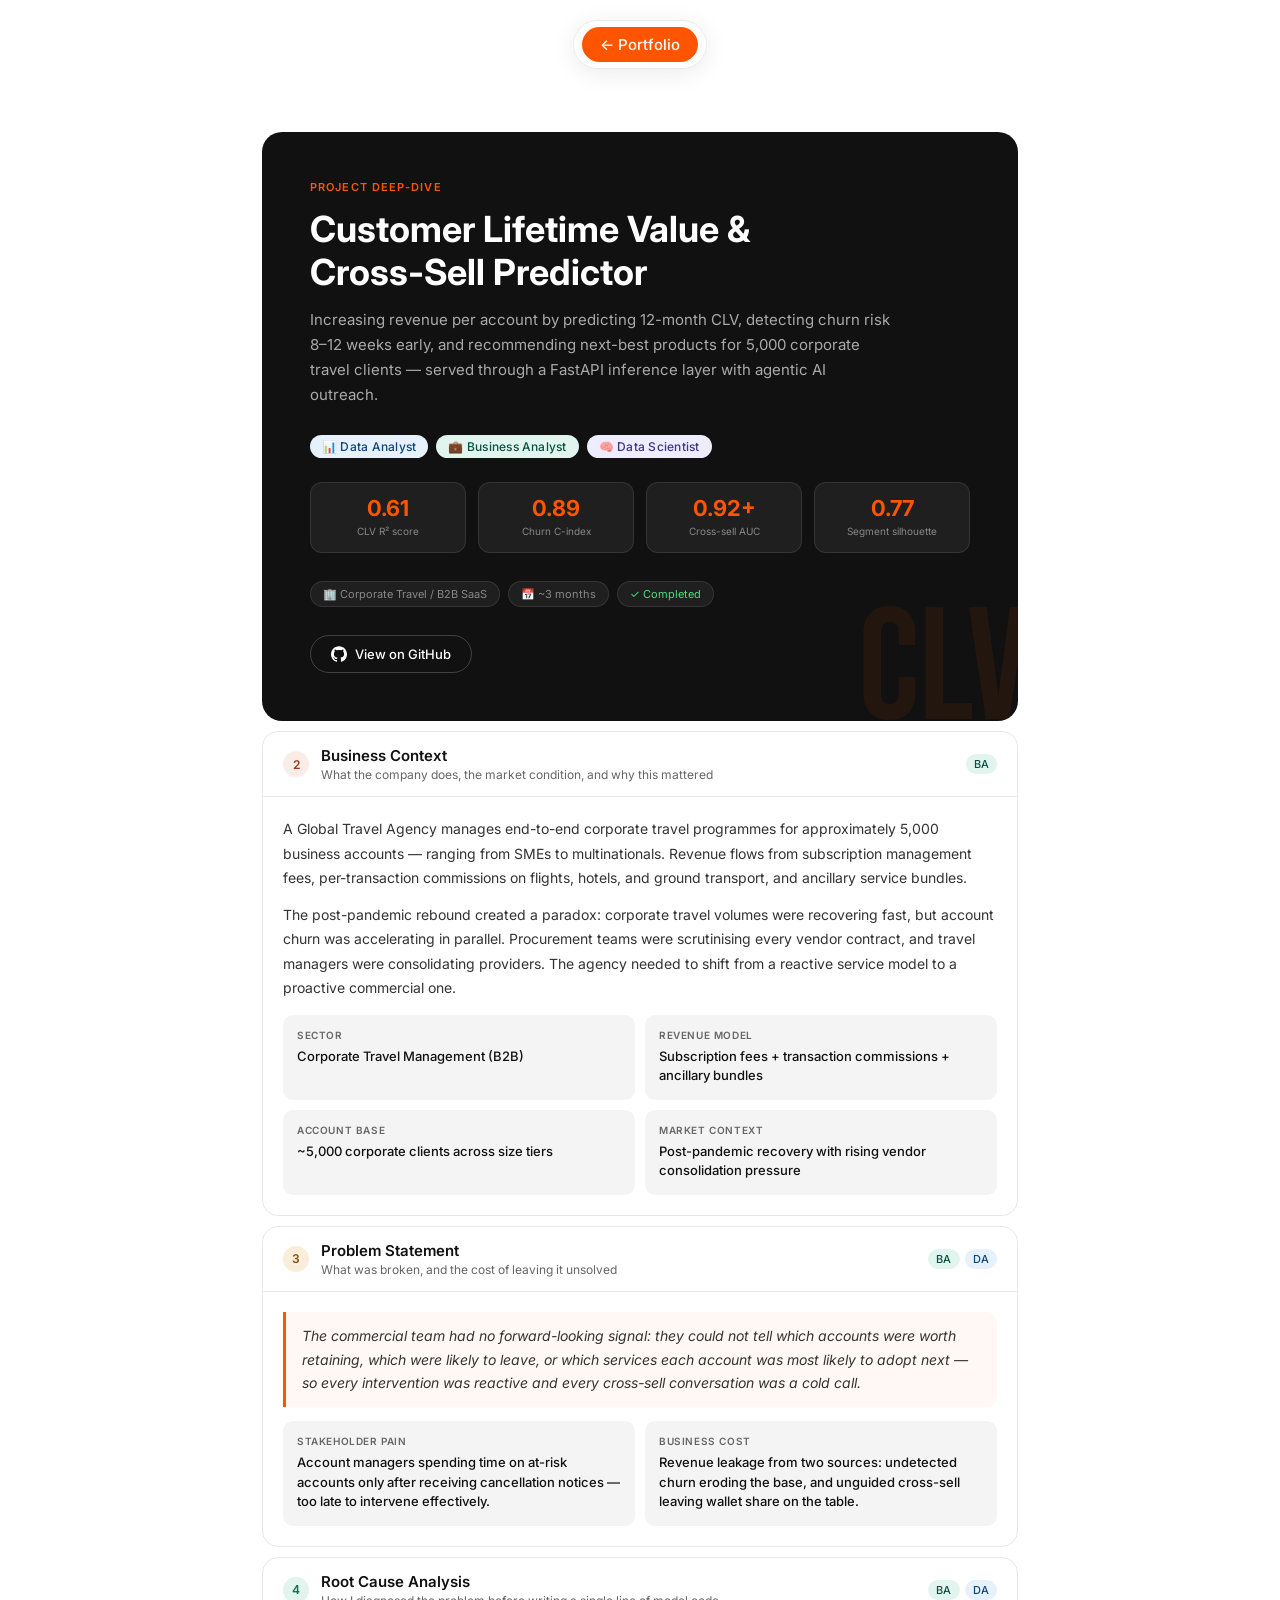
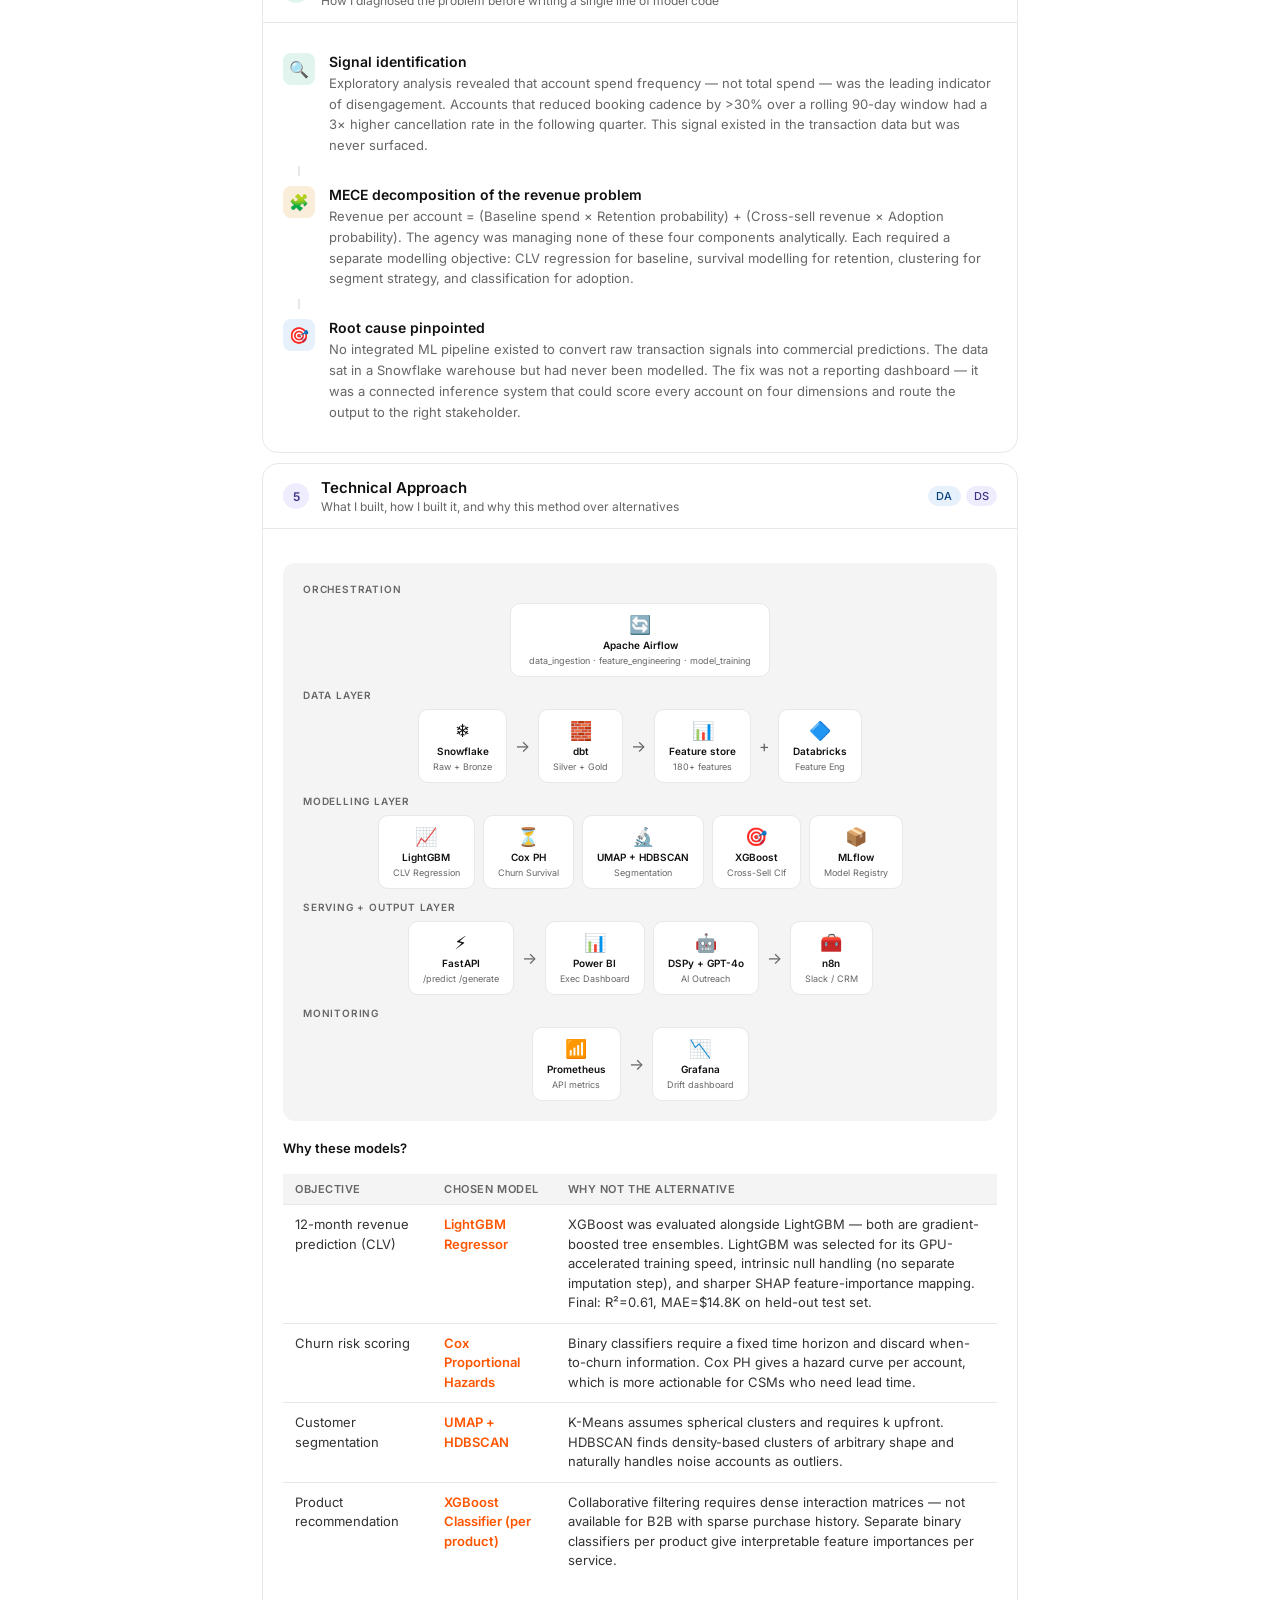
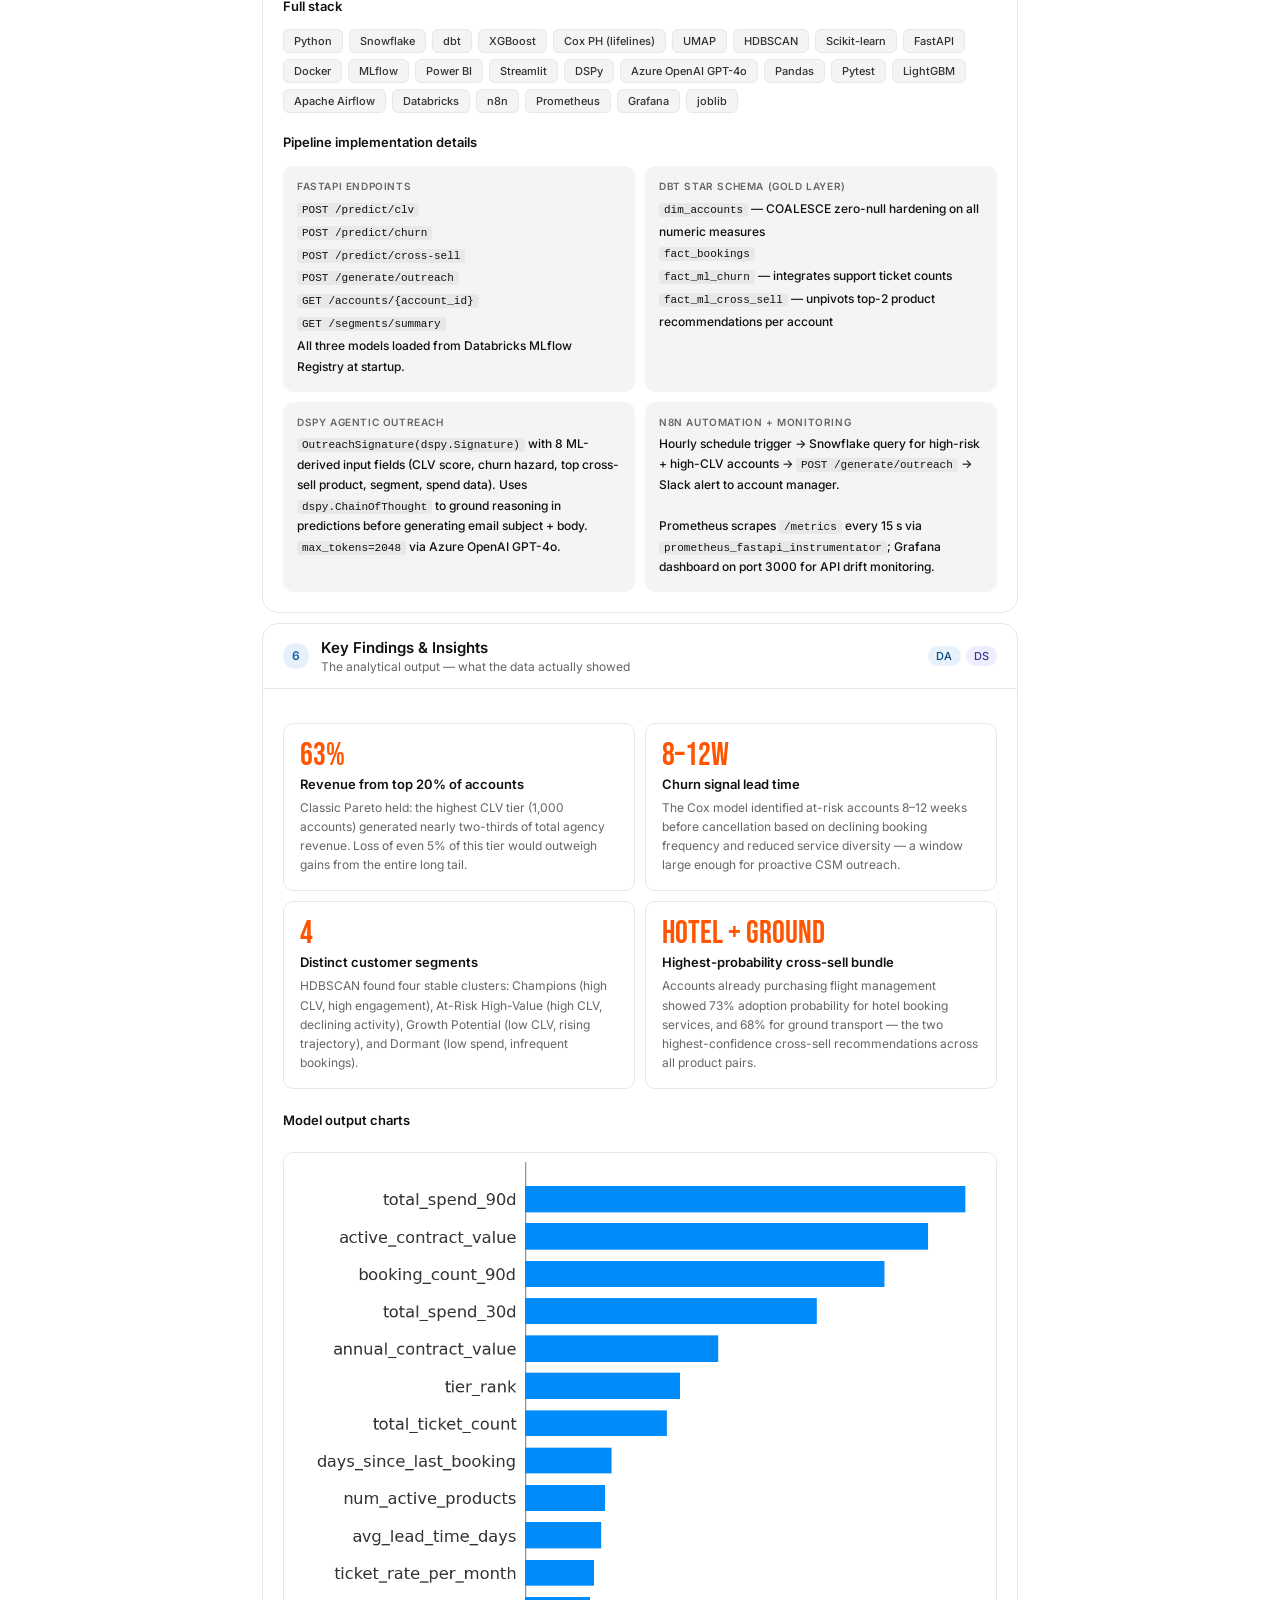
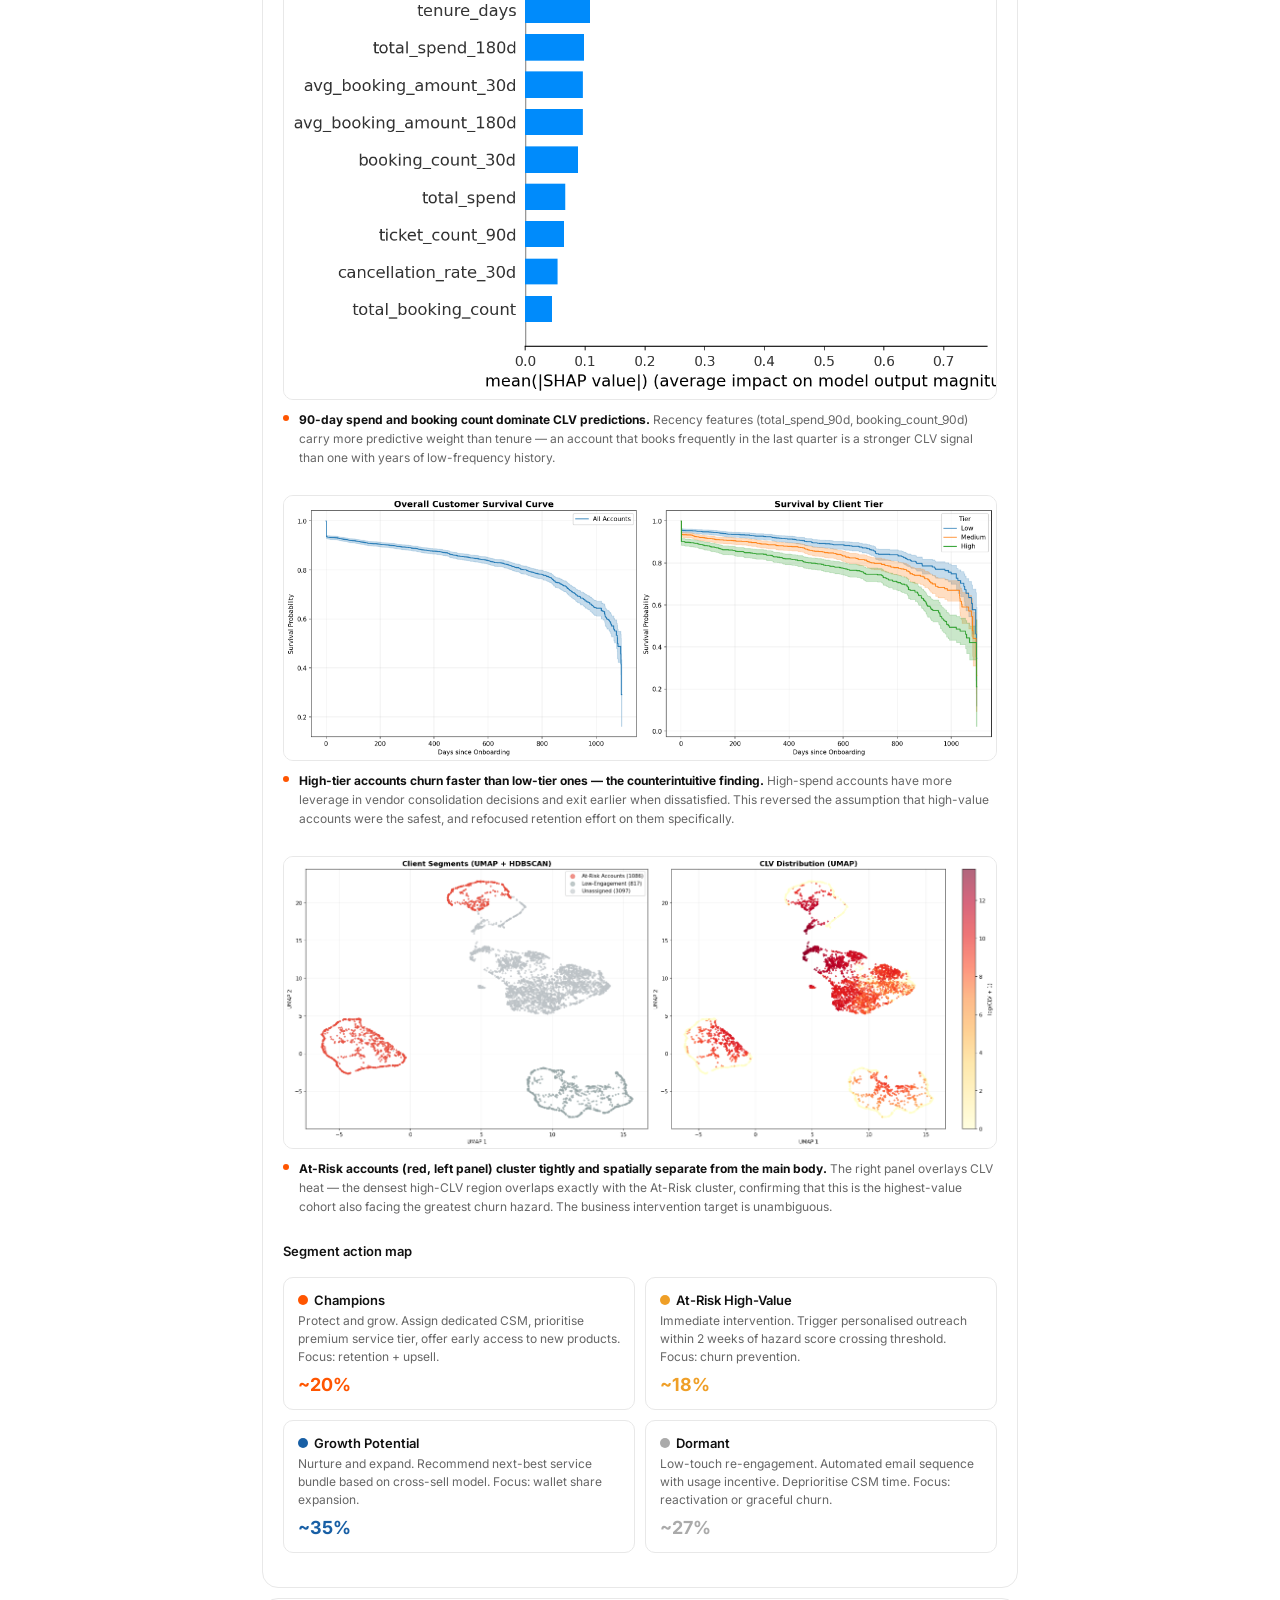
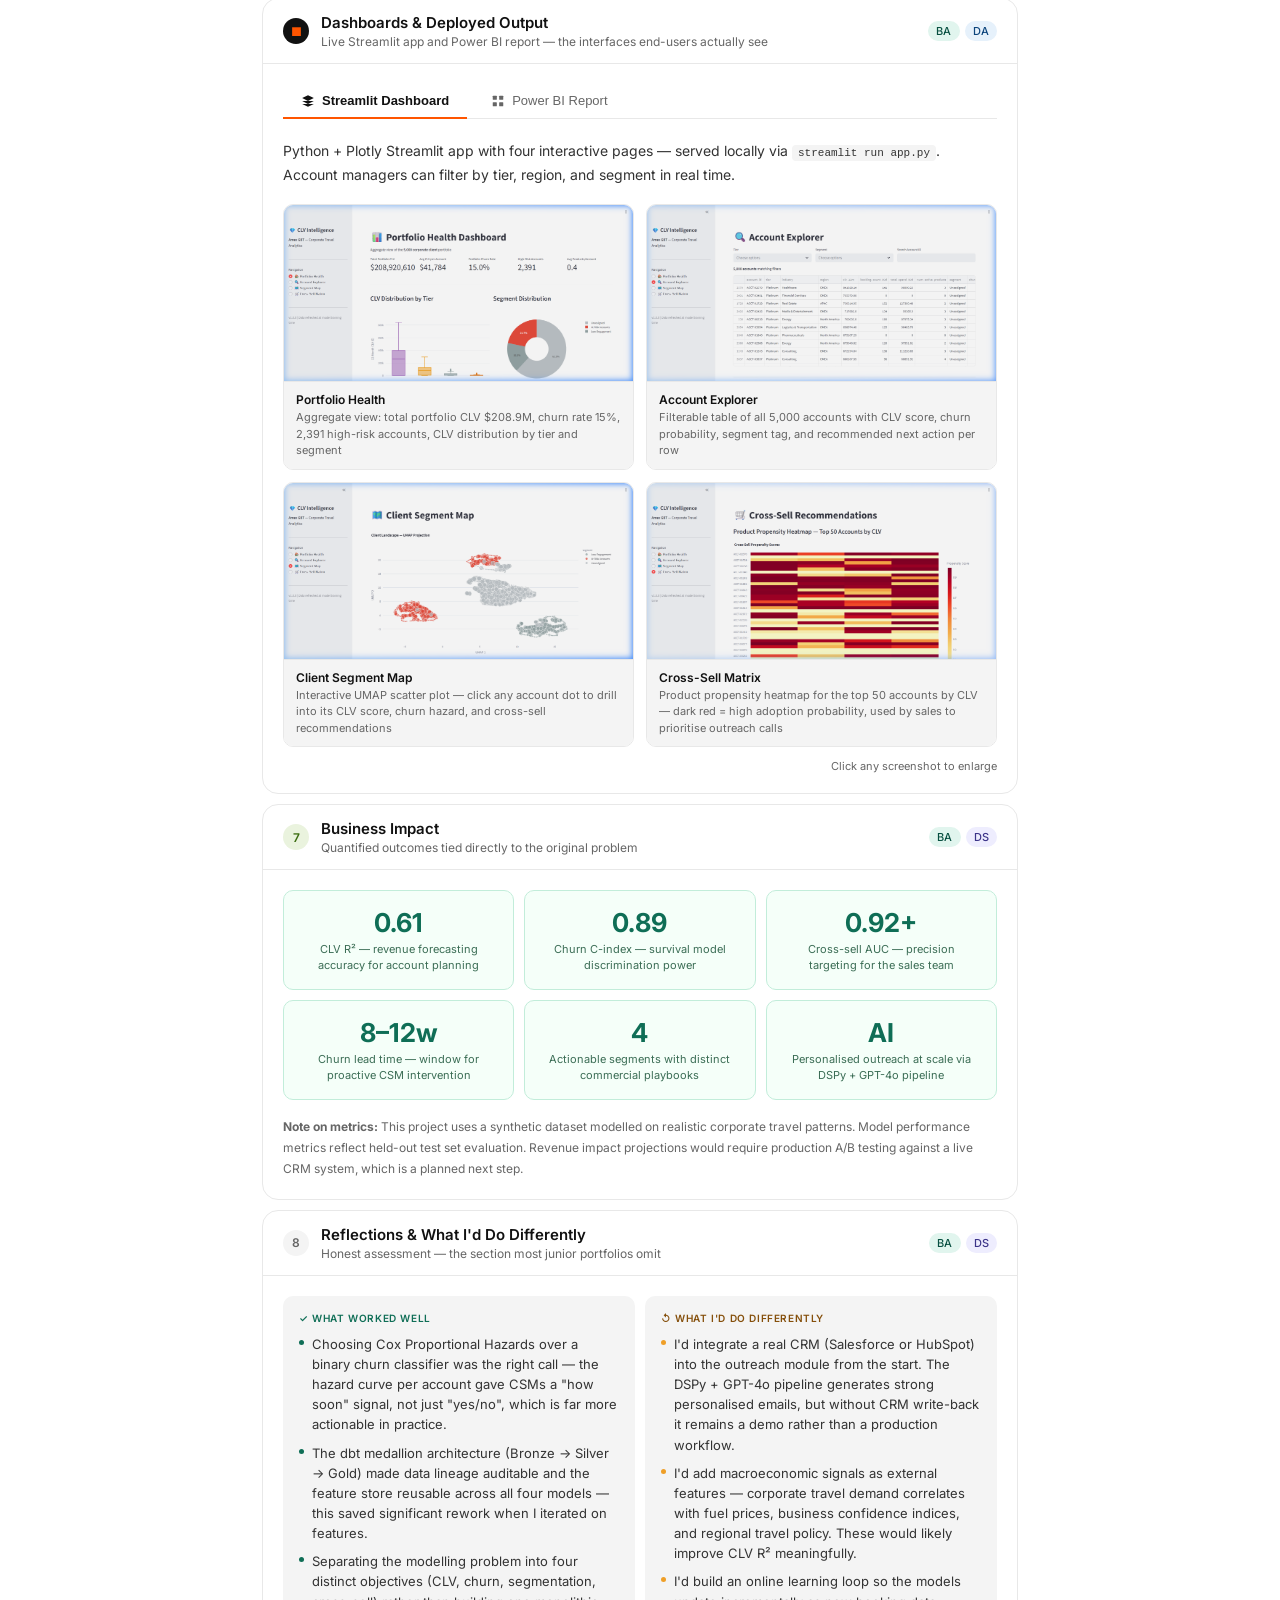
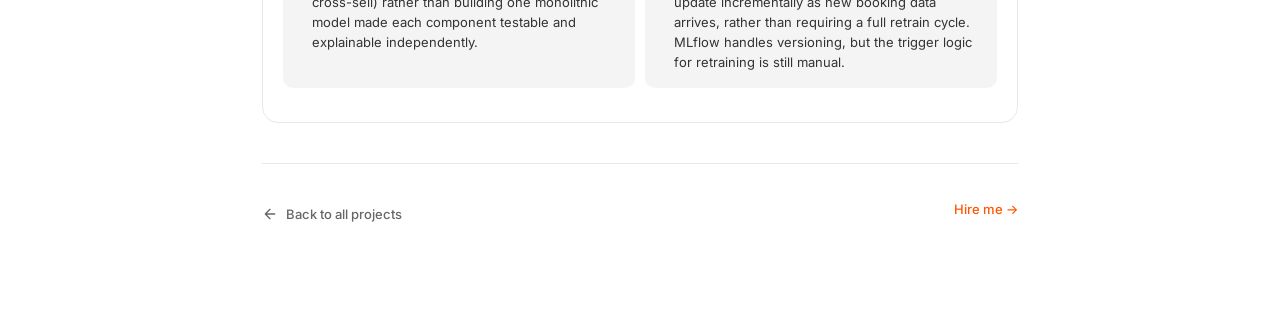
==== commit 23b72a80: "feat: sync portfolio project pages with verified code implementations - CLV: fix CLV model to LightG" ====
--- a/projects/clv-predictor.html
+++ b/projects/clv-predictor.html
@@ -820,6 +820,12 @@
         <!-- Architecture -->
         <div class="arch-diagram">
           <div class="arch-layer">
+            <div class="arch-layer-label">Orchestration</div>
+            <div class="arch-row">
+              <div class="arch-node" style="min-width:260px"><div class="arch-node-icon">&#x1F504;</div><div class="arch-node-label">Apache Airflow</div><div class="arch-node-sub">data_ingestion · feature_engineering · model_training</div></div>
+            </div>
+          </div>
+          <div class="arch-layer">
             <div class="arch-layer-label">Data Layer</div>
             <div class="arch-row">
               <div class="arch-node"><div class="arch-node-icon">&#x2744;</div><div class="arch-node-label">Snowflake</div><div class="arch-node-sub">Raw + Bronze</div></div>
@@ -827,24 +833,37 @@
               <div class="arch-node"><div class="arch-node-icon">&#x1F9F1;</div><div class="arch-node-label">dbt</div><div class="arch-node-sub">Silver + Gold</div></div>
               <div class="arch-arrow">→</div>
               <div class="arch-node"><div class="arch-node-icon">&#x1F4CA;</div><div class="arch-node-label">Feature store</div><div class="arch-node-sub">180+ features</div></div>
+              <div class="arch-arrow">+</div>
+              <div class="arch-node"><div class="arch-node-icon">&#x1F537;</div><div class="arch-node-label">Databricks</div><div class="arch-node-sub">Feature Eng</div></div>
             </div>
           </div>
           <div class="arch-layer">
             <div class="arch-layer-label">Modelling Layer</div>
             <div class="arch-row">
-              <div class="arch-node"><div class="arch-node-icon">&#x1F4C8;</div><div class="arch-node-label">XGBoost</div><div class="arch-node-sub">CLV Regression</div></div>
+              <div class="arch-node"><div class="arch-node-icon">&#x1F4C8;</div><div class="arch-node-label">LightGBM</div><div class="arch-node-sub">CLV Regression</div></div>
               <div class="arch-node"><div class="arch-node-icon">&#x23F3;</div><div class="arch-node-label">Cox PH</div><div class="arch-node-sub">Churn Survival</div></div>
               <div class="arch-node"><div class="arch-node-icon">&#x1F52C;</div><div class="arch-node-label">UMAP + HDBSCAN</div><div class="arch-node-sub">Segmentation</div></div>
               <div class="arch-node"><div class="arch-node-icon">&#x1F3AF;</div><div class="arch-node-label">XGBoost</div><div class="arch-node-sub">Cross-Sell Clf</div></div>
+              <div class="arch-node"><div class="arch-node-icon">&#x1F4E6;</div><div class="arch-node-label">MLflow</div><div class="arch-node-sub">Model Registry</div></div>
             </div>
           </div>
           <div class="arch-layer">
             <div class="arch-layer-label">Serving + Output Layer</div>
             <div class="arch-row">
-              <div class="arch-node"><div class="arch-node-icon">&#x26A1;</div><div class="arch-node-label">FastAPI</div><div class="arch-node-sub">REST API</div></div>
+              <div class="arch-node"><div class="arch-node-icon">&#x26A1;</div><div class="arch-node-label">FastAPI</div><div class="arch-node-sub">/predict /generate</div></div>
               <div class="arch-arrow">→</div>
               <div class="arch-node"><div class="arch-node-icon">&#x1F4CA;</div><div class="arch-node-label">Power BI</div><div class="arch-node-sub">Exec Dashboard</div></div>
               <div class="arch-node"><div class="arch-node-icon">&#x1F916;</div><div class="arch-node-label">DSPy + GPT-4o</div><div class="arch-node-sub">AI Outreach</div></div>
+              <div class="arch-arrow">→</div>
+              <div class="arch-node"><div class="arch-node-icon">&#x1F9F0;</div><div class="arch-node-label">n8n</div><div class="arch-node-sub">Slack / CRM</div></div>
+            </div>
+          </div>
+          <div class="arch-layer">
+            <div class="arch-layer-label">Monitoring</div>
+            <div class="arch-row">
+              <div class="arch-node"><div class="arch-node-icon">&#x1F4F6;</div><div class="arch-node-label">Prometheus</div><div class="arch-node-sub">API metrics</div></div>
+              <div class="arch-arrow">→</div>
+              <div class="arch-node"><div class="arch-node-icon">&#x1F4C9;</div><div class="arch-node-label">Grafana</div><div class="arch-node-sub">Drift dashboard</div></div>
             </div>
           </div>
         </div>
@@ -862,8 +881,8 @@
           <tbody>
             <tr>
               <td>12-month revenue prediction (CLV)</td>
-              <td class="chosen">XGBoost Regressor</td>
-              <td>Linear regression underfits the non-linear interaction between firmographic tier and booking behaviour. Neural nets would overfit on 5K accounts without more data.</td>
+              <td class="chosen">LightGBM Regressor</td>
+              <td>XGBoost was evaluated alongside LightGBM — both are gradient-boosted tree ensembles. LightGBM was selected for its GPU-accelerated training speed, intrinsic null handling (no separate imputation step), and sharper SHAP feature-importance mapping. Final: R²=0.61, MAE=$14.8K on held-out test set.</td>
             </tr>
             <tr>
               <td>Churn risk scoring</td>
@@ -902,6 +921,51 @@
           <span class="stag-proj">Azure OpenAI GPT-4o</span>
           <span class="stag-proj">Pandas</span>
           <span class="stag-proj">Pytest</span>
+          <span class="stag-proj">LightGBM</span>
+          <span class="stag-proj">Apache Airflow</span>
+          <span class="stag-proj">Databricks</span>
+          <span class="stag-proj">n8n</span>
+          <span class="stag-proj">Prometheus</span>
+          <span class="stag-proj">Grafana</span>
+          <span class="stag-proj">joblib</span>
+        </div>
+
+        <p class="proj-p" style="margin-top:18px;font-weight:600;font-size:13px;color:var(--black)">Pipeline implementation details</p>
+        <div class="two-col">
+          <div class="info-card">
+            <div class="info-card-label">FastAPI endpoints</div>
+            <div class="info-card-value" style="font-size:12px;line-height:1.8">
+              <code style="font-size:11px;background:#e8e8e8;padding:1px 5px;border-radius:3px">POST /predict/clv</code><br>
+              <code style="font-size:11px;background:#e8e8e8;padding:1px 5px;border-radius:3px">POST /predict/churn</code><br>
+              <code style="font-size:11px;background:#e8e8e8;padding:1px 5px;border-radius:3px">POST /predict/cross-sell</code><br>
+              <code style="font-size:11px;background:#e8e8e8;padding:1px 5px;border-radius:3px">POST /generate/outreach</code><br>
+              <code style="font-size:11px;background:#e8e8e8;padding:1px 5px;border-radius:3px">GET /accounts/{account_id}</code><br>
+              <code style="font-size:11px;background:#e8e8e8;padding:1px 5px;border-radius:3px">GET /segments/summary</code><br>
+              All three models loaded from Databricks MLflow Registry at startup.
+            </div>
+          </div>
+          <div class="info-card">
+            <div class="info-card-label">dbt star schema (Gold layer)</div>
+            <div class="info-card-value" style="font-size:12px;line-height:1.8">
+              <code style="font-size:11px;background:#e8e8e8;padding:1px 5px;border-radius:3px">dim_accounts</code> — COALESCE zero-null hardening on all numeric measures<br>
+              <code style="font-size:11px;background:#e8e8e8;padding:1px 5px;border-radius:3px">fact_bookings</code><br>
+              <code style="font-size:11px;background:#e8e8e8;padding:1px 5px;border-radius:3px">fact_ml_churn</code> — integrates support ticket counts<br>
+              <code style="font-size:11px;background:#e8e8e8;padding:1px 5px;border-radius:3px">fact_ml_cross_sell</code> — unpivots top-2 product recommendations per account
+            </div>
+          </div>
+          <div class="info-card">
+            <div class="info-card-label">DSPy agentic outreach</div>
+            <div class="info-card-value" style="font-size:12px;line-height:1.7">
+              <code style="font-size:11px;background:#e8e8e8;padding:1px 5px;border-radius:3px">OutreachSignature(dspy.Signature)</code> with 8 ML-derived input fields (CLV score, churn hazard, top cross-sell product, segment, spend data). Uses <code style="font-size:11px;background:#e8e8e8;padding:1px 5px;border-radius:3px">dspy.ChainOfThought</code> to ground reasoning in predictions before generating email subject + body. <code style="font-size:11px;background:#e8e8e8;padding:1px 5px;border-radius:3px">max_tokens=2048</code> via Azure OpenAI GPT-4o.
+            </div>
+          </div>
+          <div class="info-card">
+            <div class="info-card-label">n8n automation + monitoring</div>
+            <div class="info-card-value" style="font-size:12px;line-height:1.7">
+              Hourly schedule trigger → Snowflake query for high-risk + high-CLV accounts → <code style="font-size:11px;background:#e8e8e8;padding:1px 5px;border-radius:3px">POST /generate/outreach</code> → Slack alert to account manager.<br><br>
+              Prometheus scrapes <code style="font-size:11px;background:#e8e8e8;padding:1px 5px;border-radius:3px">/metrics</code> every 15 s via <code style="font-size:11px;background:#e8e8e8;padding:1px 5px;border-radius:3px">prometheus_fastapi_instrumentator</code>; Grafana dashboard on port 3000 for API drift monitoring.
+            </div>
+          </div>
         </div>
       </div>
     </div>
@@ -949,7 +1013,7 @@
 
         <div class="chart-block">
           <div class="chart-img-wrap" data-lightbox="../assets/clv/shap_importance.png" data-label="SHAP Feature Importance — CLV Model">
-            <img src="../assets/clv/shap_importance.png" alt="SHAP feature importance bar chart for the CLV XGBoost model" loading="lazy" />
+            <img src="../assets/clv/shap_importance.png" alt="SHAP feature importance bar chart for the CLV LightGBM model" loading="lazy" />
           </div>
           <div class="chart-caption">
             <div class="chart-caption-dot"></div>
--- a/css/style.css
+++ b/css/style.css
@@ -537,6 +537,204 @@
 }
 
 /* ═══════════════════════════════════════════════════════════════
+   EDUCATION
+   ═══════════════════════════════════════════════════════════════ */
+.edu-grid {
+  display: grid;
+  grid-template-columns: 1fr 1fr;
+  gap: 24px;
+}
+
+.edu-card {
+  background: var(--white);
+  border: 1.5px solid var(--card-border);
+  border-left: 4px solid var(--edu-accent, var(--orange));
+  border-radius: 16px;
+  padding: 28px;
+  transition: box-shadow 0.2s;
+}
+
+.edu-card:hover {
+  box-shadow: 0 6px 24px rgba(0,0,0,0.06);
+}
+
+.edu-header {
+  display: flex;
+  align-items: flex-start;
+  justify-content: space-between;
+  gap: 16px;
+  margin-bottom: 14px;
+  flex-wrap: wrap;
+}
+
+.edu-badge {
+  display: inline-block;
+  font-size: 10px;
+  font-weight: 700;
+  letter-spacing: 0.07em;
+  text-transform: uppercase;
+  background: rgba(255, 85, 0, 0.1);
+  color: var(--orange);
+  padding: 3px 9px;
+  border-radius: 5px;
+  margin-bottom: 6px;
+}
+
+.edu-badge--blue {
+  background: rgba(24, 95, 165, 0.1);
+  color: #185FA5;
+}
+
+.edu-program {
+  font-size: 18px;
+  font-weight: 700;
+  letter-spacing: -0.02em;
+  color: var(--black);
+  margin: 0 0 4px;
+  line-height: 1.3;
+}
+
+.edu-org {
+  font-size: 14px;
+  color: var(--gray);
+  font-weight: 500;
+  margin: 0;
+}
+
+.edu-dates {
+  font-size: 13px;
+  color: var(--gray);
+  white-space: nowrap;
+  flex-shrink: 0;
+  padding-top: 2px;
+}
+
+.edu-desc {
+  font-size: 15px;
+  line-height: 1.7;
+  color: #444;
+  margin: 0 0 16px;
+}
+
+.edu-note {
+  font-size: 13px;
+  color: var(--gray);
+  margin: 0;
+  padding-left: 12px;
+  border-left: 2px solid var(--card-border);
+  font-style: italic;
+  line-height: 1.6;
+}
+
+/* ═══════════════════════════════════════════════════════════════
+   CERTIFICATIONS
+   ═══════════════════════════════════════════════════════════════ */
+
+/* Featured GenAI tier — full width */
+.cert-featured {
+  background: var(--white);
+  border: 1.5px solid var(--card-border);
+  border-top: 4px solid var(--orange);
+  border-radius: 16px;
+  padding: 28px;
+  margin-bottom: 20px;
+  display: grid;
+  grid-template-columns: 220px 1fr;
+  gap: 32px;
+  align-items: start;
+}
+
+.cert-featured-header { }
+
+.cert-featured-label {
+  font-size: 13px;
+  font-weight: 700;
+  letter-spacing: 0.06em;
+  text-transform: uppercase;
+  color: var(--orange);
+  margin: 0 0 8px;
+}
+
+.cert-featured-intro {
+  font-size: 13px;
+  color: var(--gray);
+  line-height: 1.6;
+  font-style: italic;
+  margin: 0;
+}
+
+/* Three-column grid of regular tiers */
+.certs-grid {
+  display: grid;
+  grid-template-columns: repeat(3, 1fr);
+  gap: 16px;
+}
+
+.cert-tier {
+  background: var(--white);
+  border: 1.5px solid var(--card-border);
+  border-top: 3px solid var(--tier-color, #999);
+  border-radius: 14px;
+  padding: 20px 20px 18px;
+}
+
+.cert-tier-label {
+  font-size: 11px;
+  font-weight: 700;
+  letter-spacing: 0.07em;
+  text-transform: uppercase;
+  color: var(--tier-color, #999);
+  margin: 0 0 4px;
+}
+
+.cert-tier-intro {
+  font-size: 12px;
+  color: var(--gray);
+  font-style: italic;
+  line-height: 1.5;
+  margin: 0 0 14px;
+}
+
+.cert-list {
+  list-style: none;
+  padding: 0;
+  margin: 0;
+}
+
+.cert-list li {
+  font-size: 14px;
+  color: #444;
+  padding: 6px 0 6px 18px;
+  position: relative;
+  border-bottom: 1px solid var(--card-border);
+  line-height: 1.5;
+}
+
+.cert-list li:last-child { border-bottom: none; }
+
+.cert-list li::before {
+  content: '';
+  position: absolute;
+  left: 0;
+  top: 14px;
+  width: 6px;
+  height: 6px;
+  border-radius: 50%;
+  background: var(--orange);
+}
+
+.cert-tier .cert-list li {
+  font-size: 13px;
+}
+
+.cert-tier .cert-list li::before {
+  background: var(--tier-color, #999);
+  width: 5px;
+  height: 5px;
+  top: 13px;
+}
+
+/* ═══════════════════════════════════════════════════════════════
    PROJECTS
    ═══════════════════════════════════════════════════════════════ */
 .projects-grid {
@@ -901,6 +1099,9 @@
     gap: 40px;
   }
   .stack-grid { grid-template-columns: 1fr 1fr; gap: 12px; }
+  .edu-grid { grid-template-columns: 1fr; }
+  .cert-featured { grid-template-columns: 1fr; gap: 16px; }
+  .certs-grid { grid-template-columns: 1fr 1fr; gap: 12px; }
 }
 
 /* Mobile */
@@ -922,6 +1123,11 @@
   .stack-legend { gap: 10px; }
   .stack-honest-note { margin-bottom: 16px; }
 
+  .edu-grid { grid-template-columns: 1fr; }
+  .edu-card { padding: 22px; }
+  .cert-featured { grid-template-columns: 1fr; gap: 16px; padding: 22px; }
+  .certs-grid { grid-template-columns: 1fr; }
+
   .project-card { padding: 24px; }
   .project-metrics { gap: 6px; }
   .projects-sub-grid { grid-template-columns: 1fr; }
